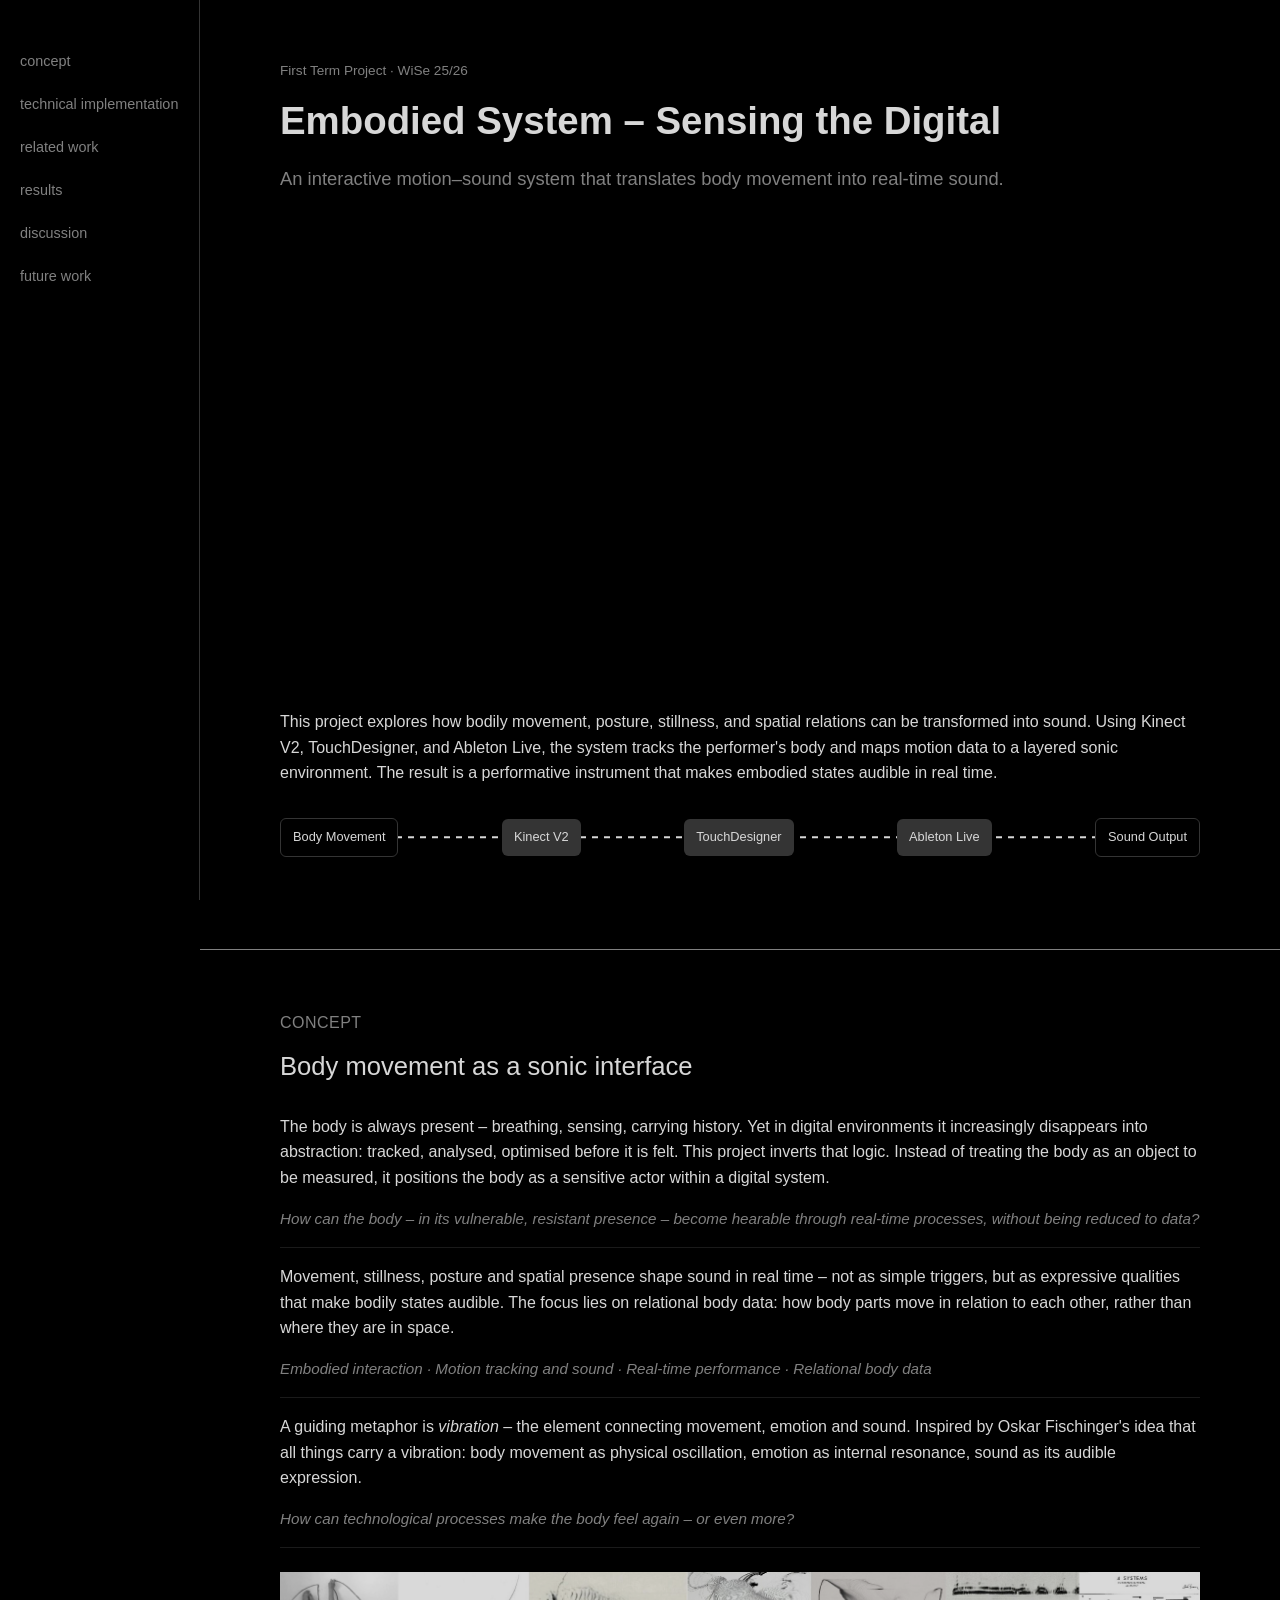
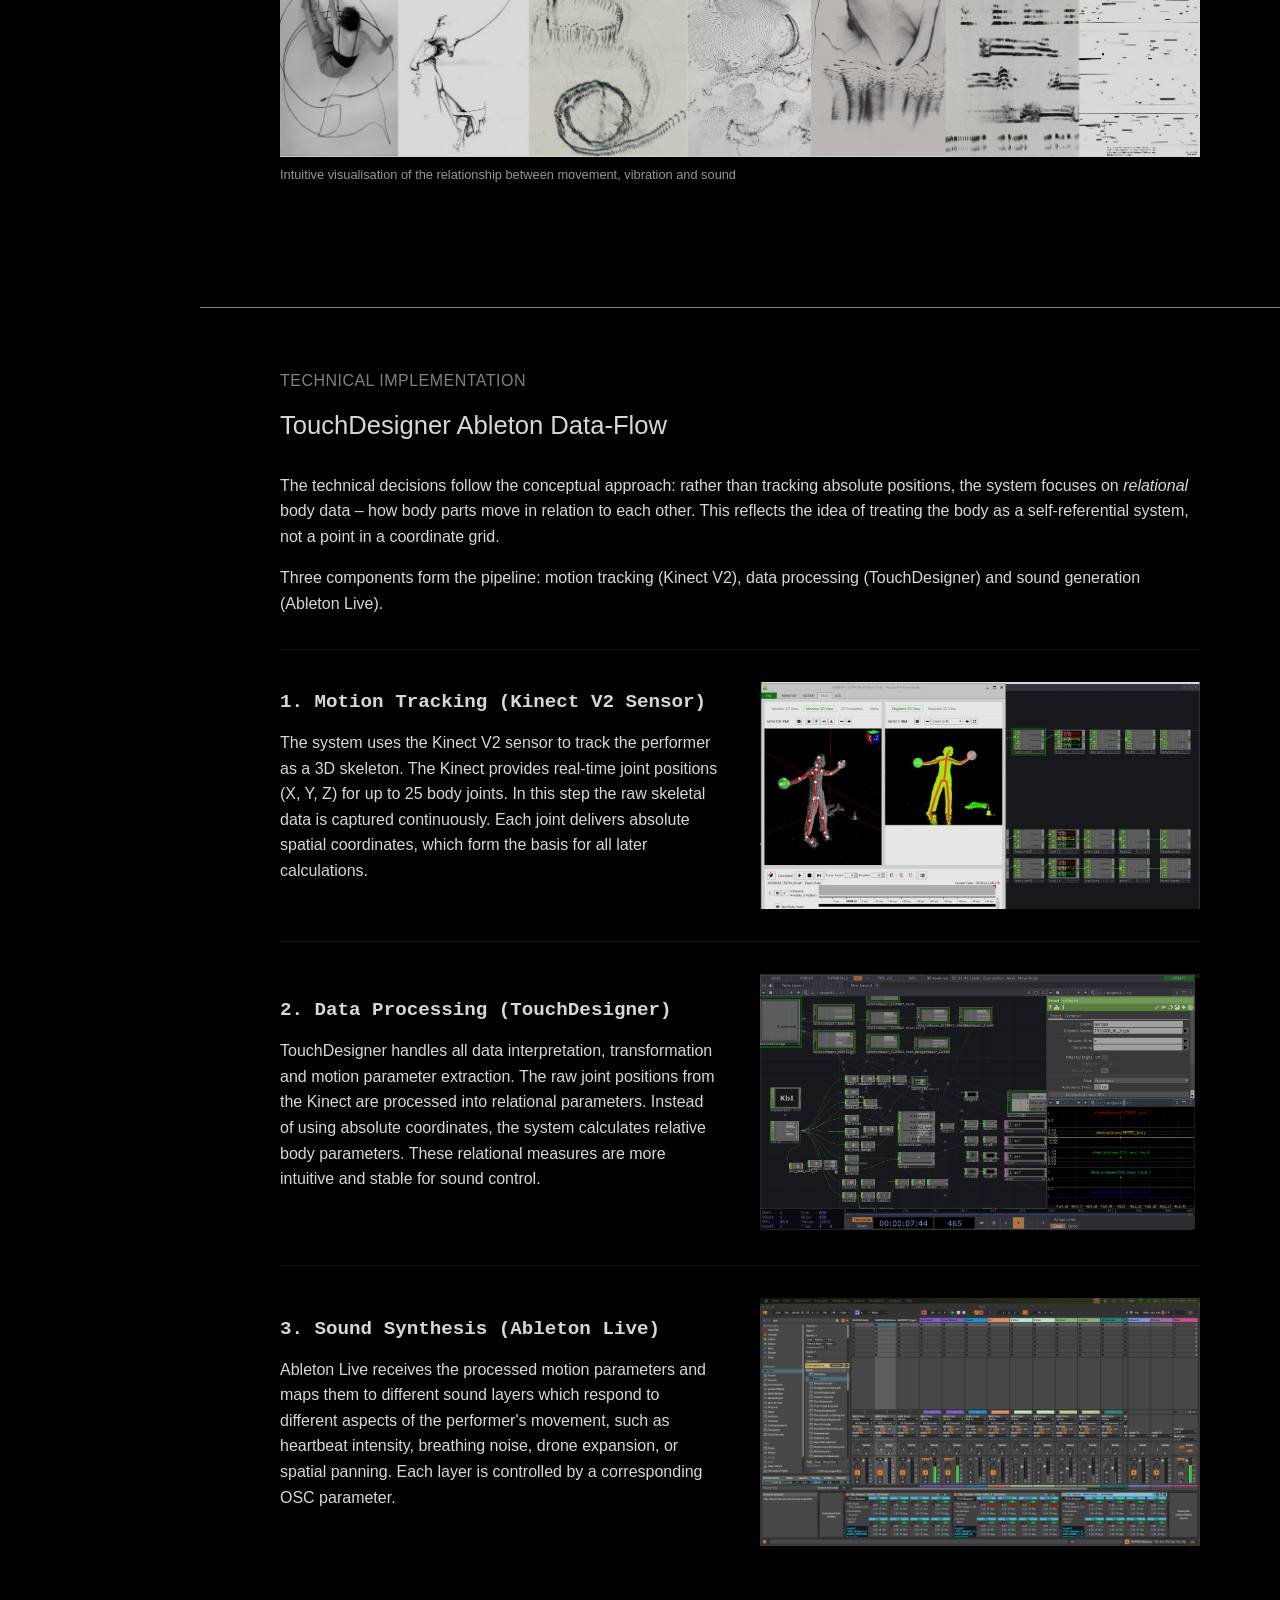
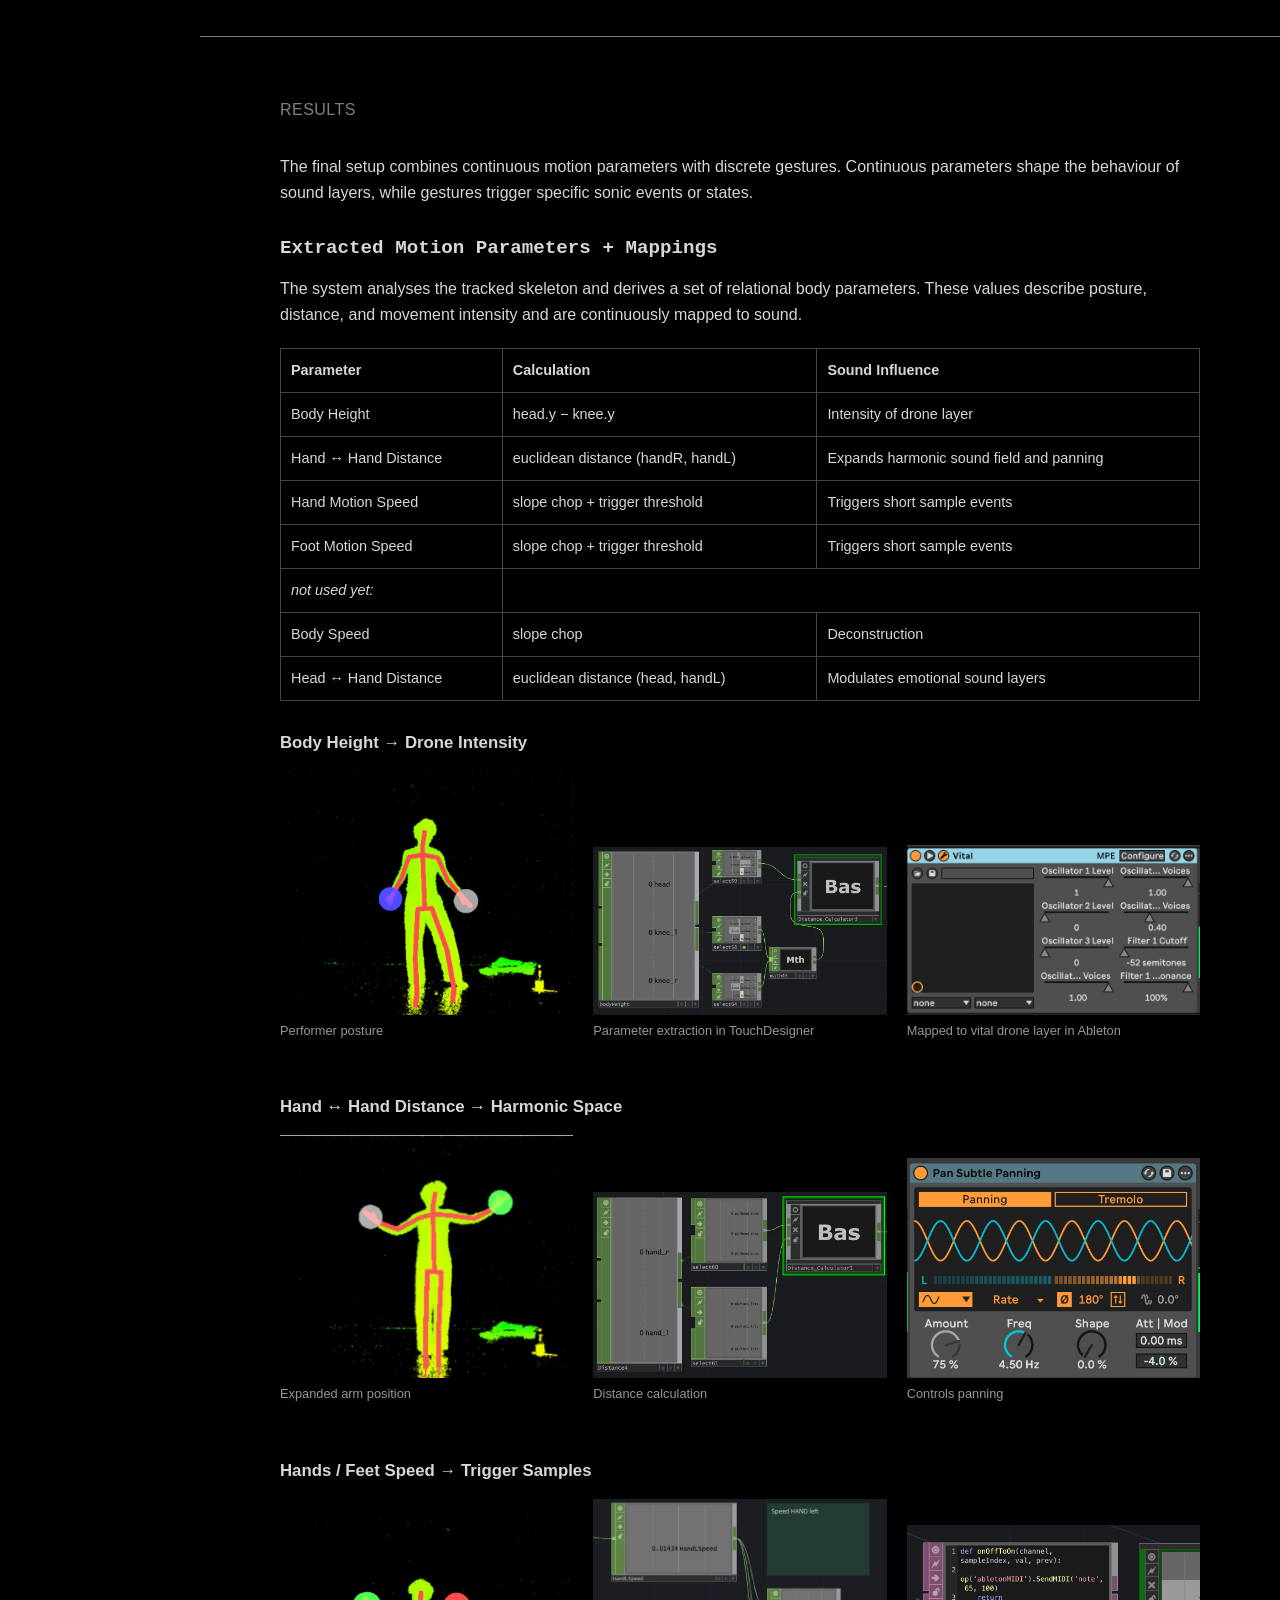
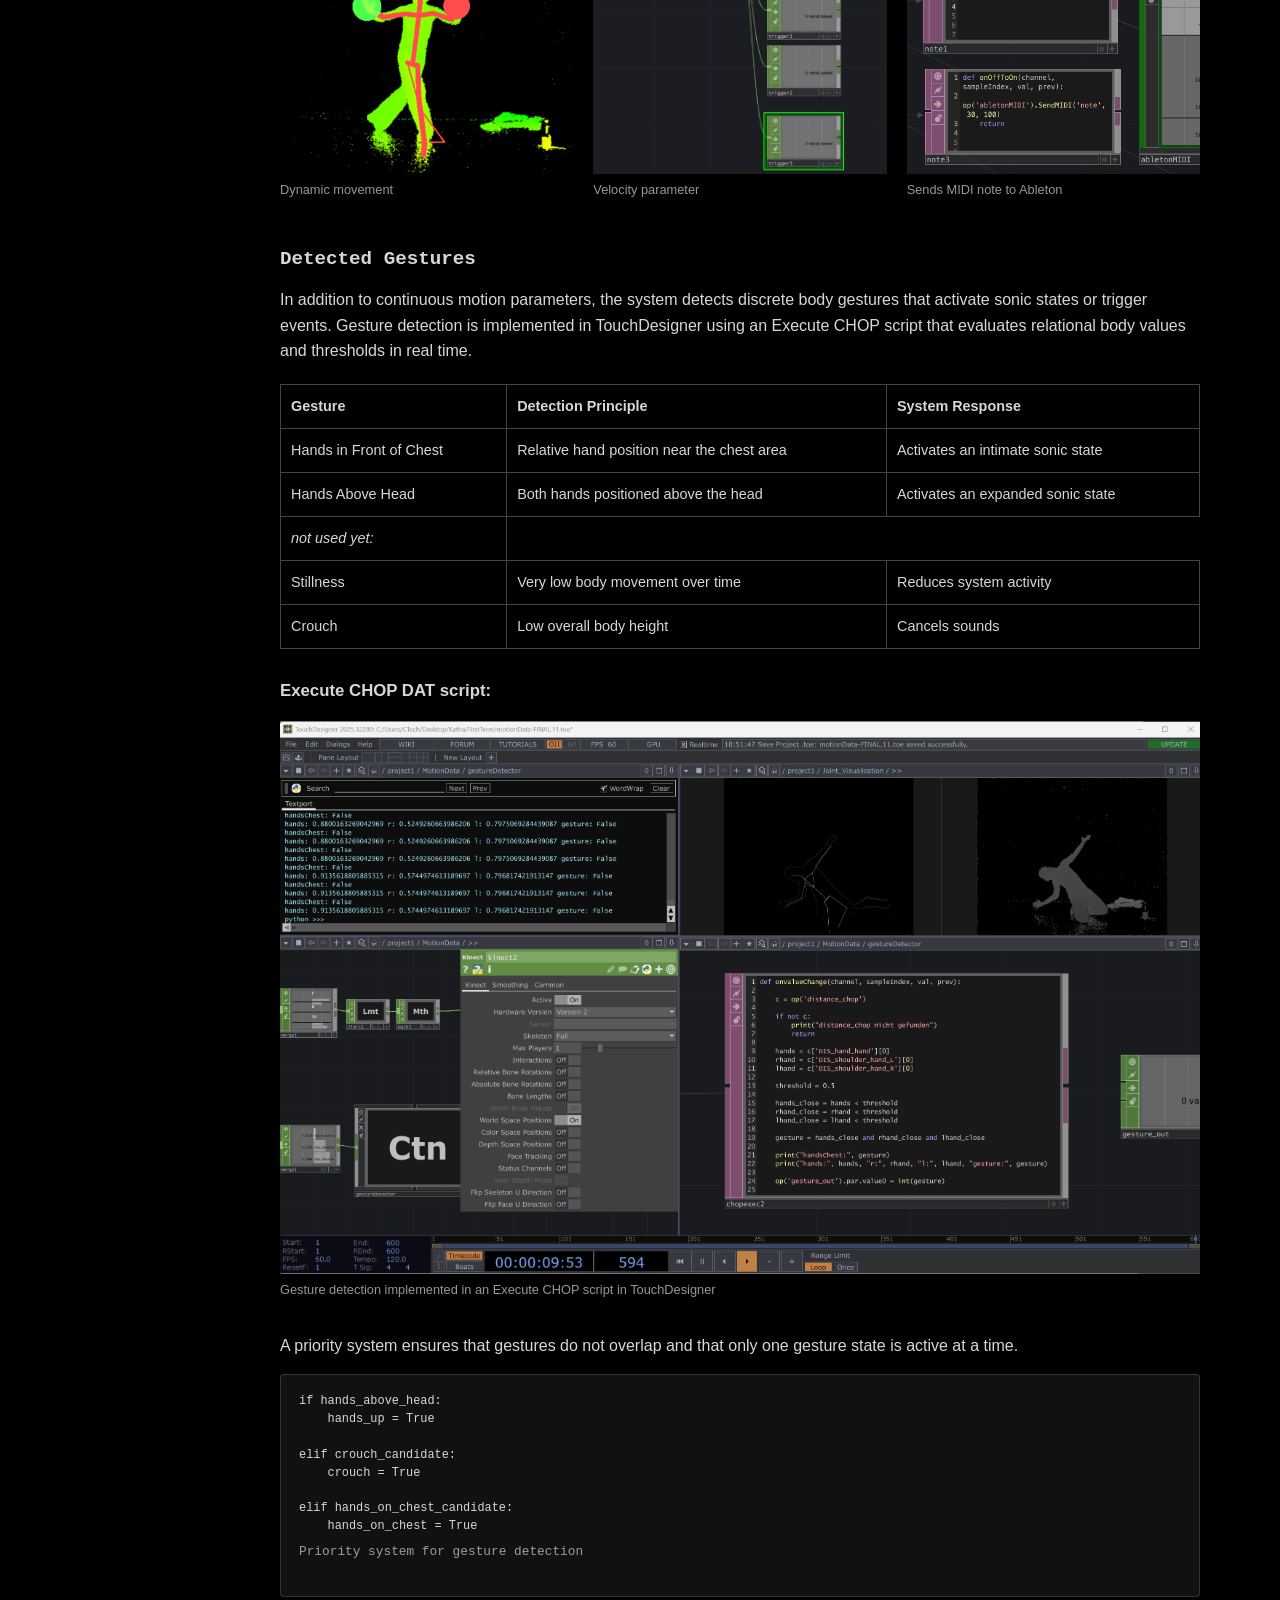
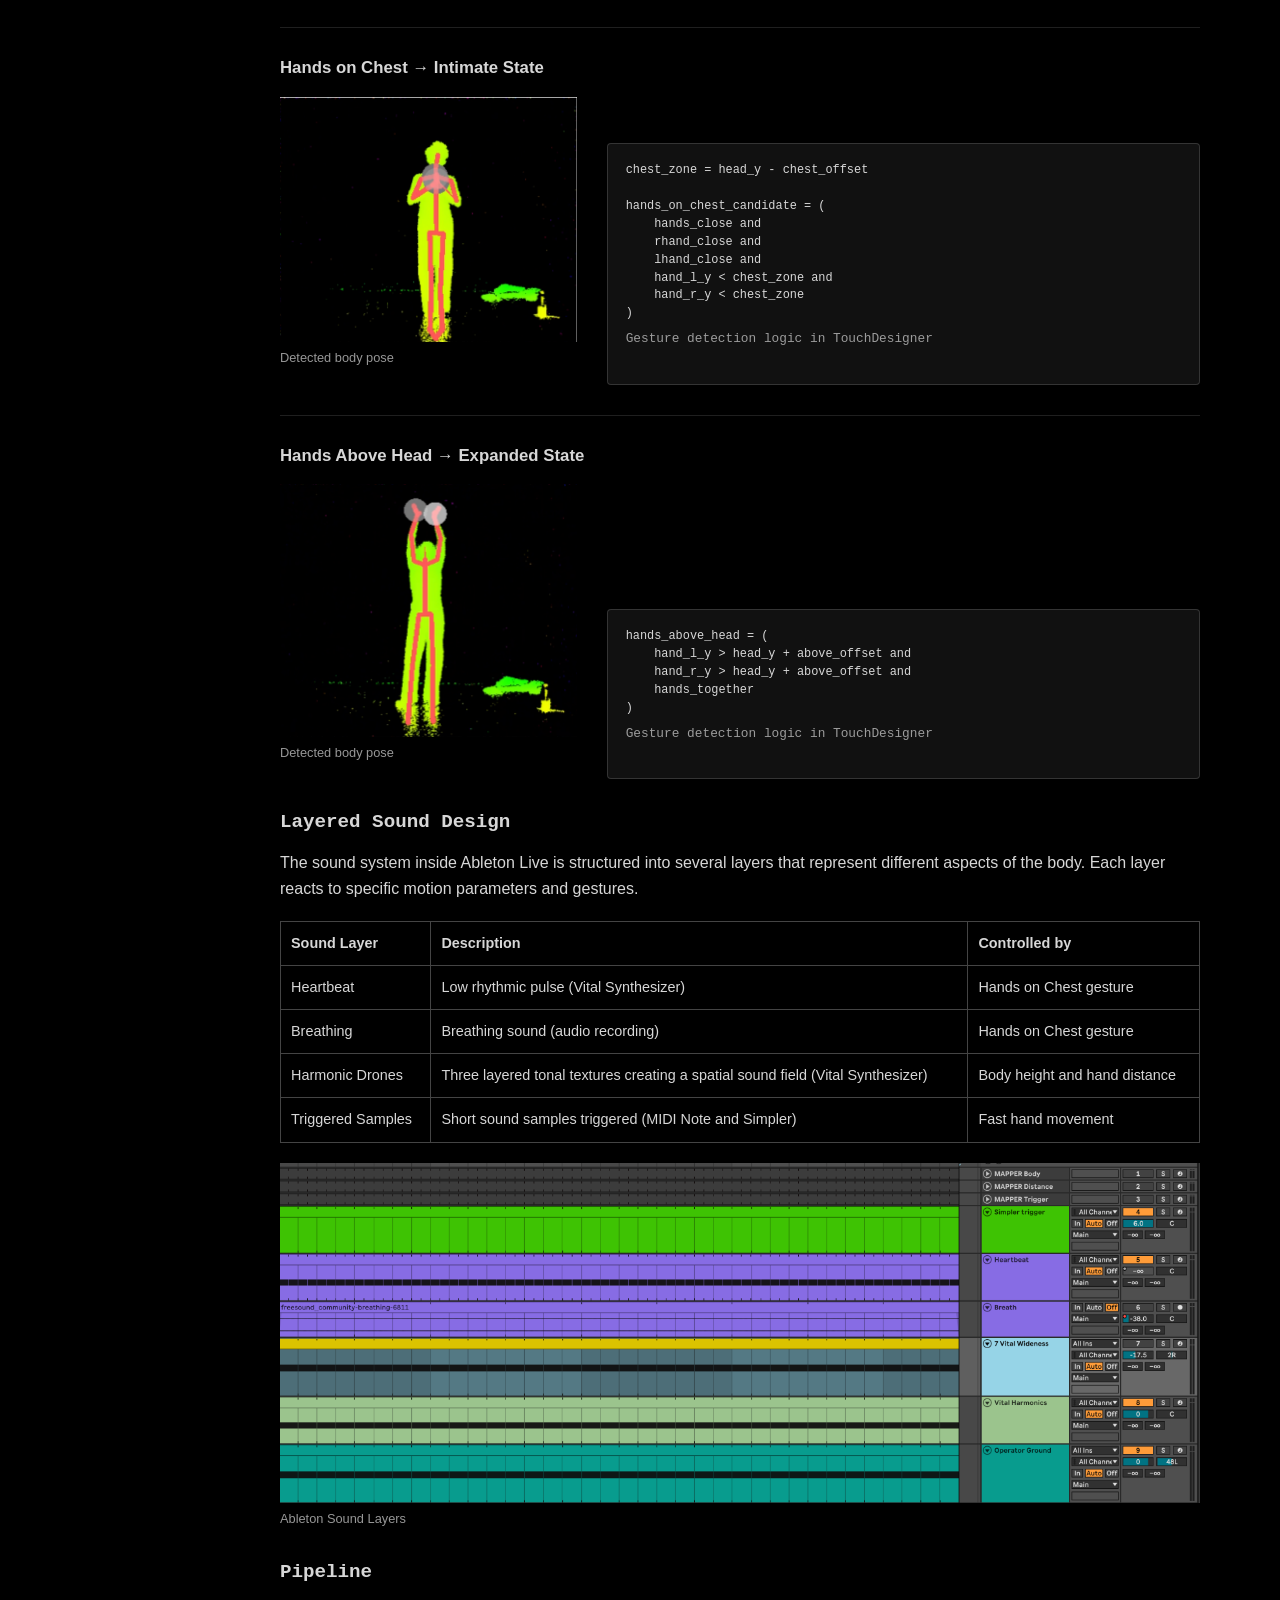
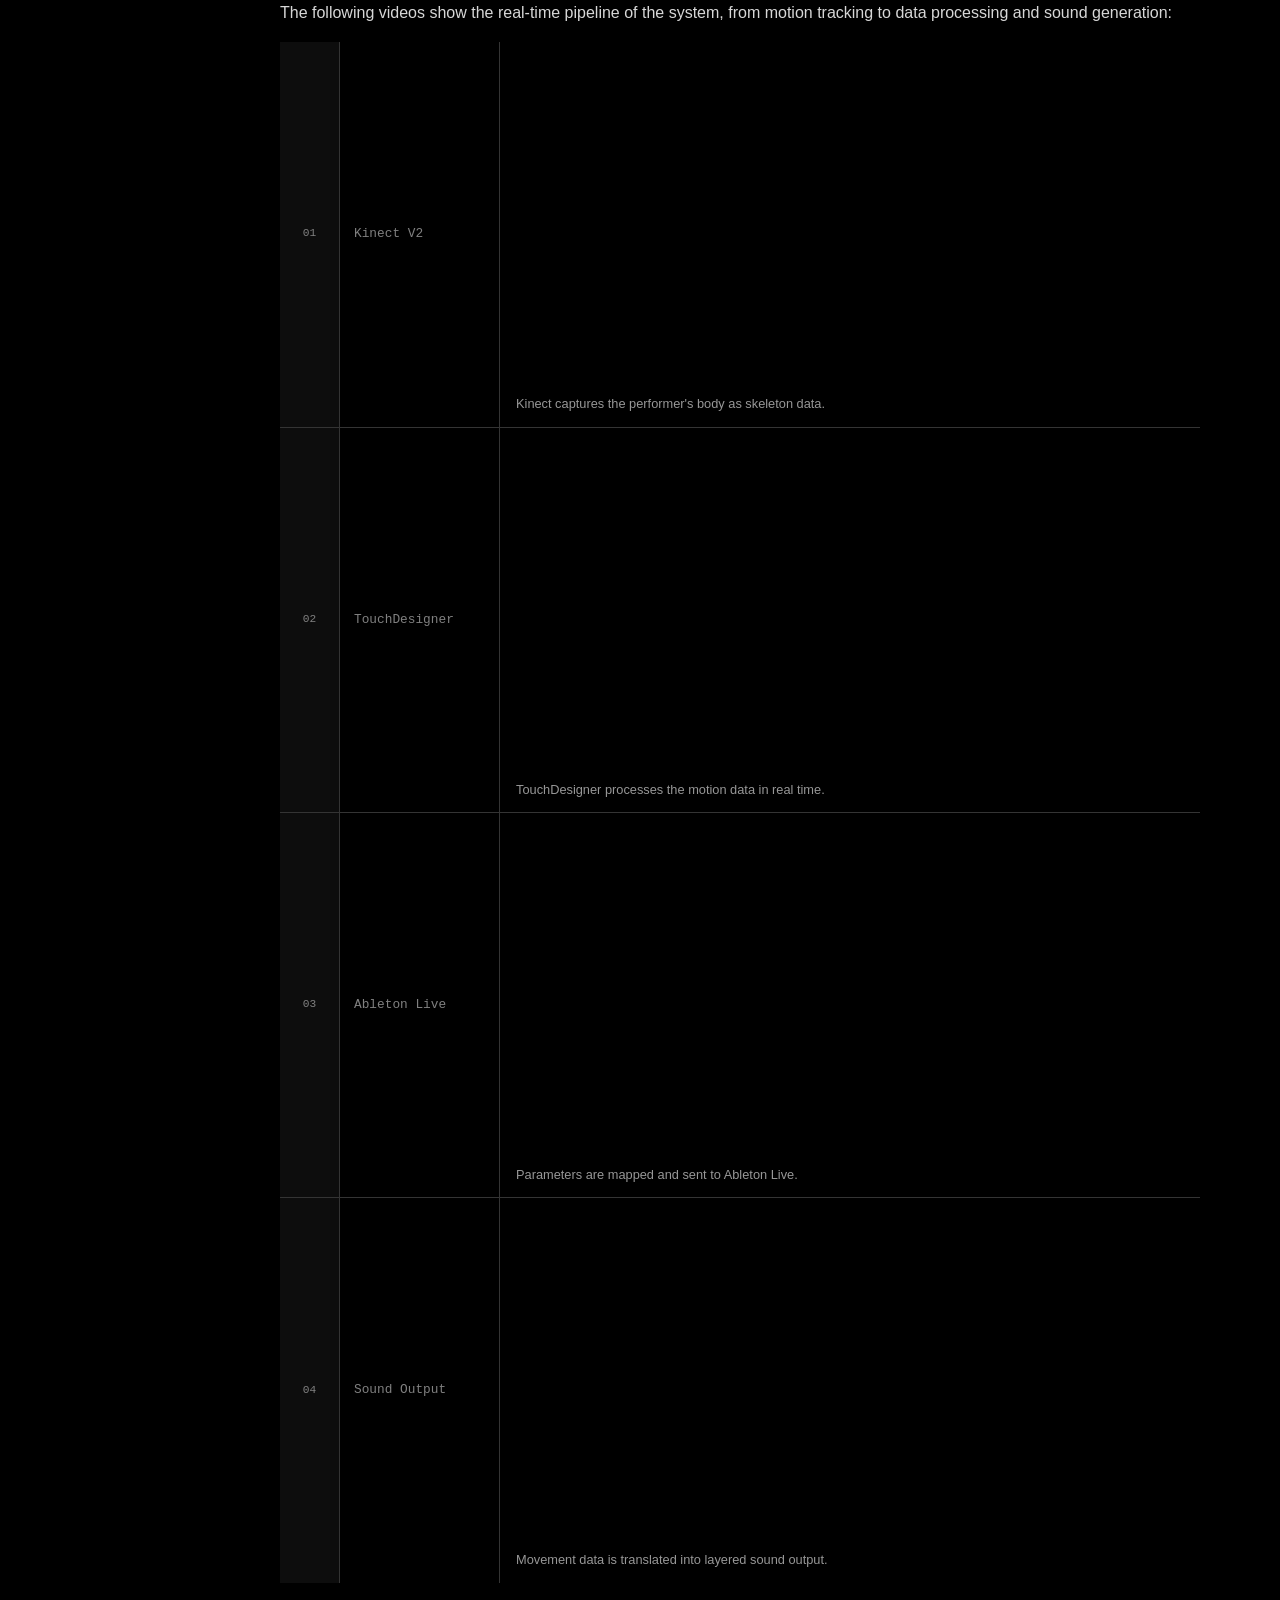
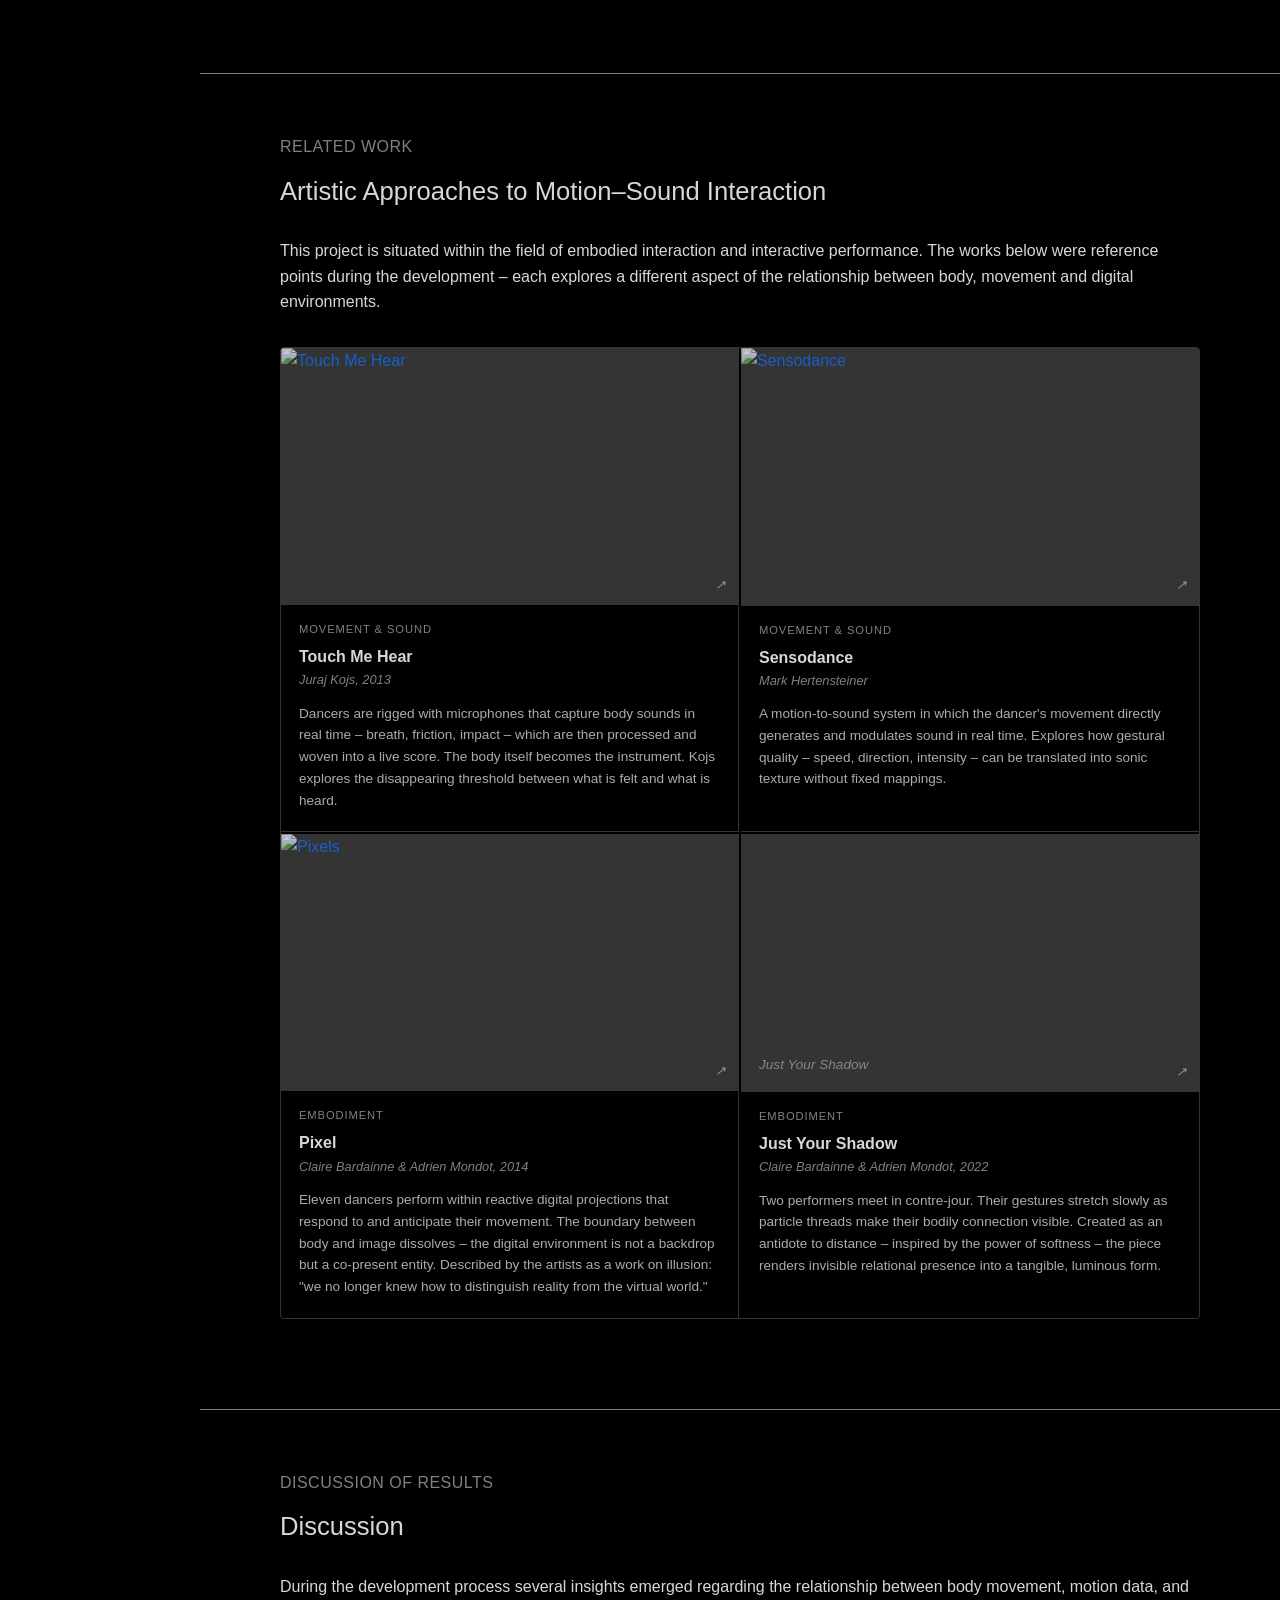
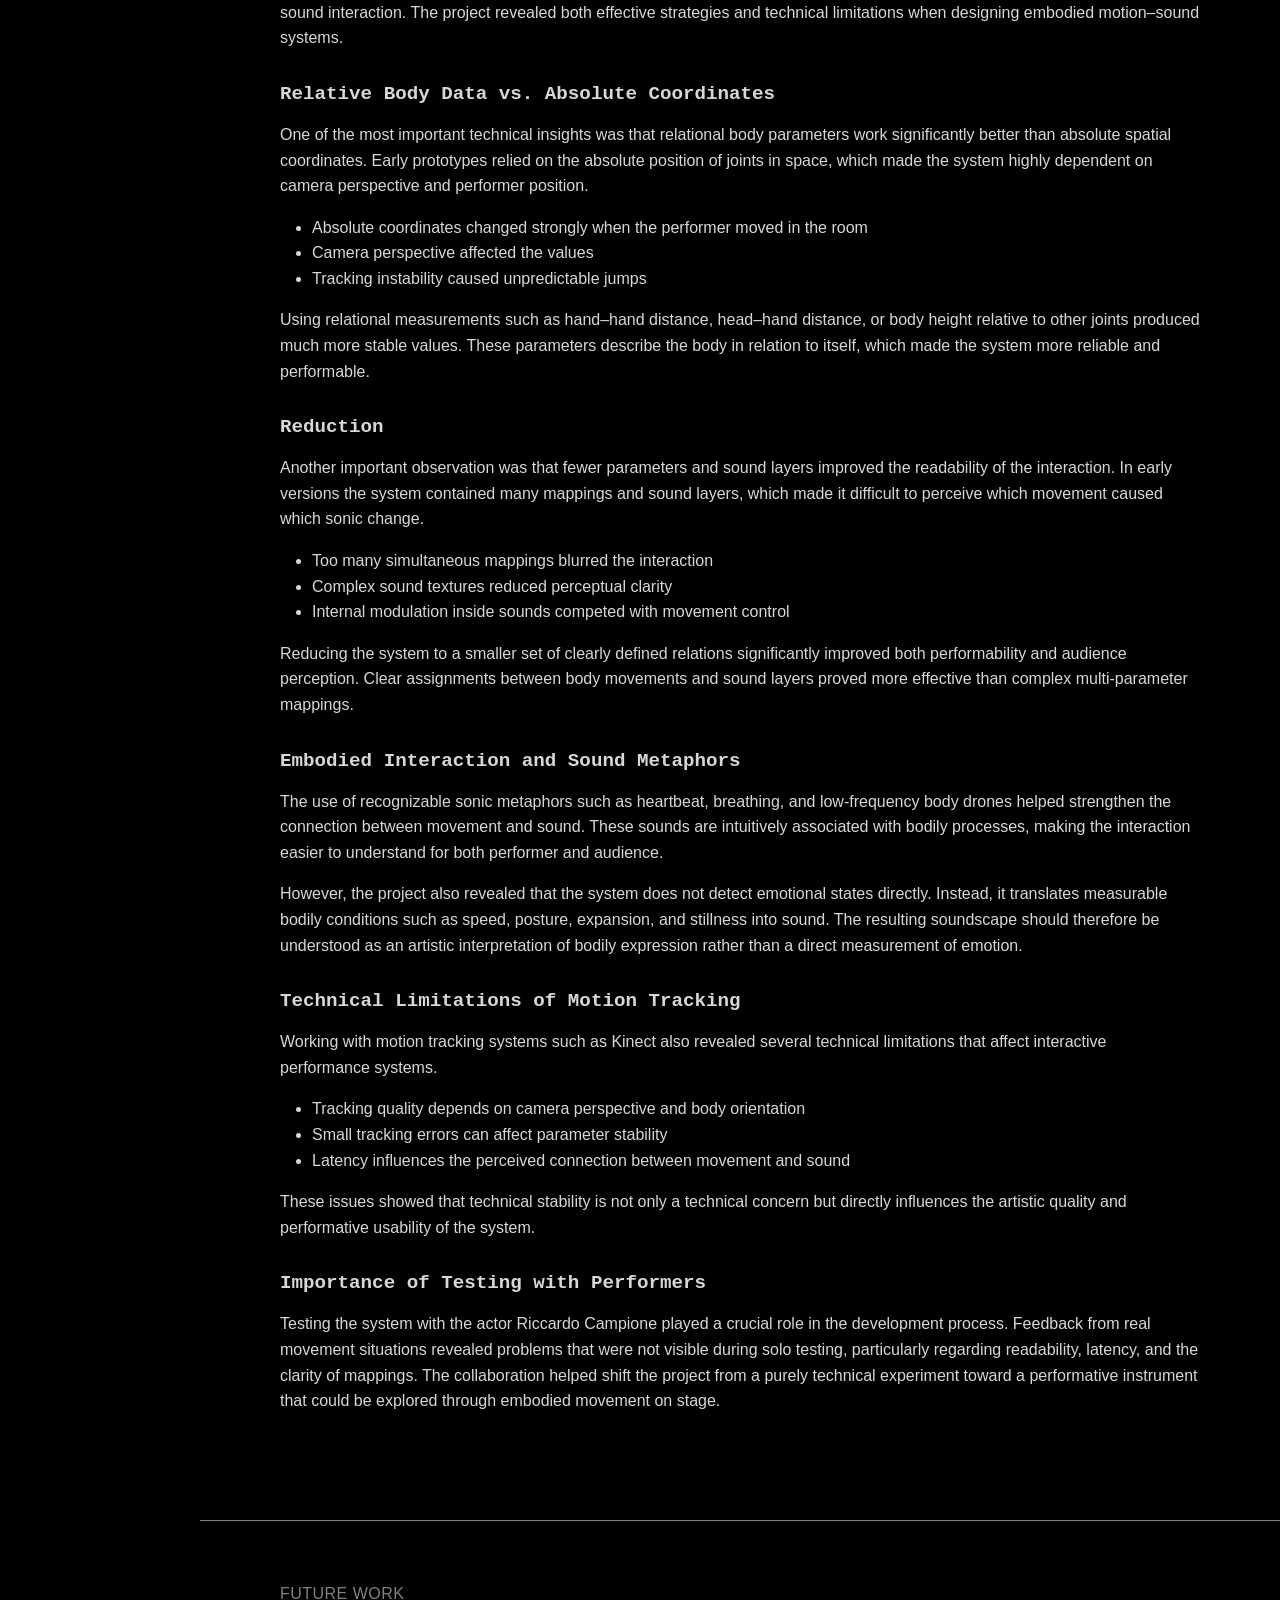
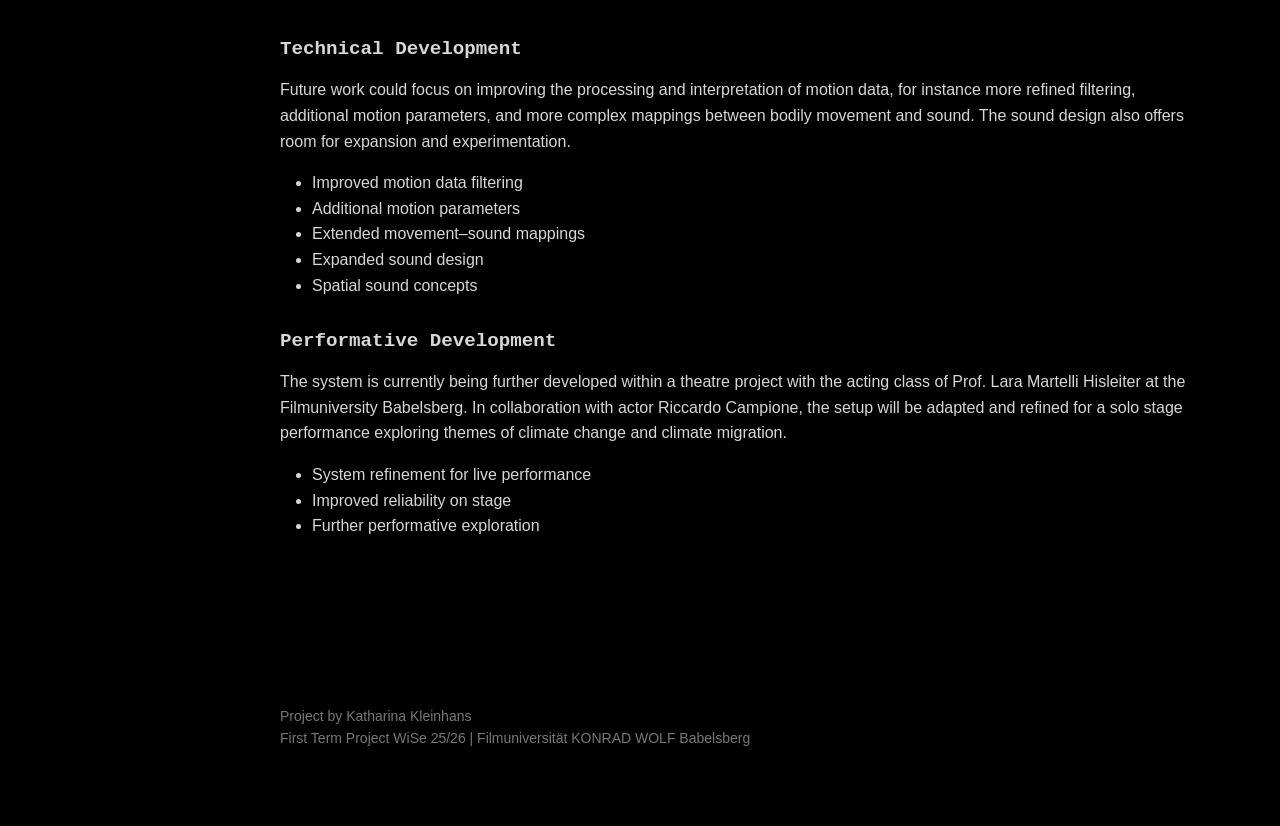
==== index.html @ 4d5801ab "rename file html" ====
<!doctype html>
<html lang="en">
<head>
  <meta charset="UTF-8" />
  <title>Embodied System – Sensing the Digital</title>
  <link href="https://cdn.jsdelivr.net/npm/bootstrap@5.3.2/dist/css/bootstrap.min.css" rel="stylesheet" />
  <link rel="stylesheet" href="style.css" />
  <meta name="viewport" content="width=device-width, initial-scale=1" />
</head>

<body data-bs-spy="scroll" data-bs-target="#navbar" data-bs-offset="120" tabindex="0">

  <div id="navbar" class="sidebar">
    <a href="#concept">concept</a>
    <a class="nav-link" href="#technical-implementation">technical implementation</a>
    <a class="nav-link" href="#related-work">related work</a>
    <a class="nav-link" href="#results">results</a>
    <a class="nav-link" href="#discussion">discussion</a>
    <a class="nav-link" href="#future-work">future work</a>
  </div>

  <header class="hero-header">
    <div class="inner">
      <p class="eyebrow">First Term Project · WiSe 25/26</p>
      <h1>Embodied System – Sensing the Digital</h1>
      <p class="hero-subtitle">
        An interactive motion–sound system that translates body movement into real-time sound.
      </p>


      <div class="hero-video">
        <video autoplay loop playsinline muted>
          <source src="video/hero_placeholder.mp4" type="video/mp4">
        </video>
      </div>

      
      <p class="hero-text">
        This project explores how bodily movement, posture, stillness, and spatial relations can be transformed into
        sound. Using Kinect V2, TouchDesigner, and Ableton Live, the system tracks the performer's body and maps motion
        data to a layered sonic environment. The result is a performative instrument that makes embodied states audible
        in real time.
      </p>

      <div id="diagram">
        <svg class="connections">
          <line x1="10%" y1="50%" x2="30%" y2="50%" />
          <line x1="30%" y1="50%" x2="50%" y2="50%" />
          <line x1="50%" y1="50%" x2="70%" y2="50%" />
          <line x1="70%" y1="50%" x2="90%" y2="50%" />
        </svg>
        <div class="node-container">
          <div class="node outline">Body Movement</div>
          <div class="node pointer"><a href="#step1">Kinect V2</a></div>
          <div class="node pointer"><a href="#step2">TouchDesigner</a></div>
          <div class="node pointer"><a href="#step3">Ableton Live</a></div>
          <div class="node outline">Sound Output</div>
        </div>
      </div>
    </div>
  </header>

  <section id="concept">
  <div class="inner">
    <div class="section-intro">
      <p class="section-label">Concept</p>
      <h2>Body movement as a sonic interface</h2>
    </div>

    <div class="concept-blocks">

      <div class="concept-block">
        <p>
          The body is always present – breathing, sensing, carrying history. Yet in digital environments
          it increasingly disappears into abstraction: tracked, analysed, optimised before it is felt.
          This project inverts that logic. Instead of treating the body as an object to be measured,
          it positions the body as a sensitive actor within a digital system.
        </p>
        <p class="concept-aside">
          How can the body – in its vulnerable, resistant presence – become hearable through
          real-time processes, without being reduced to data?
        </p>
      </div>

      <div class="concept-block">
        <p>
          Movement, stillness, posture and spatial presence shape sound in real time – not as simple
          triggers, but as expressive qualities that make bodily states audible. The focus lies on
          relational body data: how body parts move in relation to each other, rather than where
          they are in space.
        </p>
        <p class="concept-aside">
          Embodied interaction · Motion tracking and sound · Real-time performance · Relational body data
        </p>
      </div>

      <div class="concept-block">
        <p>
          A guiding metaphor is <em>vibration</em> – the element connecting movement, emotion and sound.
          Inspired by Oskar Fischinger's idea that all things carry a vibration: body movement as physical
          oscillation, emotion as internal resonance, sound as its audible expression.
        </p>
        <p class="concept-aside">
          How can technological processes make the body feel again – or even more?
        </p>
      </div>


      <div class="concept-block">
        <img src="img/movement.jpg" class="concept-img" alt="Movement and vibration sketch" style="width: 100%; border-top:none;"/>
        <p class="caption">Intuitive visualisation of the relationship between movement, vibration and sound</p>
      </div>


    </div>
  </div>
</section>

  <section id="technical-implementation">
  <div class="inner">
    <div class="section-intro">
      <p class="section-label">Technical Implementation</p>
      <h2>TouchDesigner Ableton Data-Flow</h2>
    </div>

    <p>
      The technical decisions follow the conceptual approach: rather than tracking absolute positions,
      the system focuses on <em>relational</em> body data – how body parts move in relation to each other.
      This reflects the idea of treating the body as a self-referential system, not a point in a coordinate grid.
    </p>
    <p>
      Three components form the pipeline: motion tracking (Kinect V2), data processing (TouchDesigner)
      and sound generation (Ableton Live).
    </p>

    <div class="subsection tech-step" id="step1">
      <div class="tech-text">
        <h4>1. Motion Tracking (Kinect V2 Sensor)</h4>
        <p>
          The system uses the Kinect V2 sensor to track the performer as a 3D skeleton. The Kinect
          provides real-time joint positions (X, Y, Z) for up to 25 body joints. In this step the raw
          skeletal data is captured continuously. Each joint delivers absolute spatial coordinates,
          which form the basis for all later calculations.
        </p>
      </div>
      <div class="tech-img">
        <img src="img/motion-tracking.png" />
      </div>
    </div>

    <div class="subsection tech-step" id="step2">
      <div class="tech-text">
        <h4>2. Data Processing (TouchDesigner)</h4>
        <p>
          TouchDesigner handles all data interpretation, transformation and motion parameter extraction.
          The raw joint positions from the Kinect are processed into relational parameters. Instead of
          using absolute coordinates, the system calculates relative body parameters. These relational
          measures are more intuitive and stable for sound control.
        </p>
      </div>
      <div class="tech-img">
        <img src="img/TD_DataFlow.png" />
      </div>
    </div>

    <div class="subsection tech-step" id="step3">
      <div class="tech-text">
        <h4>3. Sound Synthesis (Ableton Live)</h4>
        <p>
          Ableton Live receives the processed motion parameters and maps them to different sound layers
          which respond to different aspects of the performer's movement, such as heartbeat intensity,
          breathing noise, drone expansion, or spatial panning. Each layer is controlled by a
          corresponding OSC parameter.
        </p>
      </div>
      <div class="tech-img">
        <img src="img/sound_synthesis.png" />
      </div>
    </div>
  </div>
</section>

  <section id="results">
    <div class="inner">
      <div class="section-intro">
        <p class="section-label">Results</p>
      </div>

      <p>
        The final setup combines continuous motion parameters with discrete gestures. Continuous parameters shape the
        behaviour of sound layers, while gestures trigger specific sonic events or states.
      </p>

      <div class="subsection">
        <h4>Extracted Motion Parameters + Mappings</h4>
        <p>
          The system analyses the tracked skeleton and derives a set of relational body parameters. These values
          describe posture, distance, and movement intensity and are continuously mapped to sound.
        </p>

        <table>
          <tr>
            <th>Parameter</th>
            <th>Calculation</th>
            <th>Sound Influence</th>
          </tr>
          <tr>
            <td>Body Height</td>
            <td>head.y − knee.y</td>
            <td>Intensity of drone layer</td>
          </tr>
          <tr>
            <td>Hand ↔ Hand Distance</td>
            <td>euclidean distance (handR, handL)</td>
            <td>Expands harmonic sound field and panning</td>
          </tr>
          <tr>
            <td>Hand Motion Speed</td>
            <td>slope chop + trigger threshold</td>
            <td>Triggers short sample events</td>
          </tr>
          <tr>
            <td>Foot Motion Speed</td>
            <td>slope chop + trigger threshold</td>
            <td>Triggers short sample events</td>
          </tr>
          <tr>
            <td><span>not used yet:</span></td>
          </tr>
          <tr>
            <td>Body Speed</td>
            <td>slope chop</td>
            <td>Deconstruction</td>
          </tr>
          <tr>
            <td>Head ↔ Hand Distance</td>
            <td>euclidean distance (head, handL)</td>
            <td>Modulates emotional sound layers</td>
          </tr>
        </table>
      </div>

      <div class="subsection">
        <div class="mapping-grid">
          <div class="mapping-card">
            <h5>Body Height → Drone Intensity</h5>
            <div class="mapping-images">
              <div>
                <img src="img/parameter_bodyheight.png" />
                <p class="caption">Performer posture</p>
              </div>
              <div>
                <img src="img/calculation_bodyHeight.png" />
                <p class="caption">Parameter extraction in TouchDesigner</p>
              </div>
              <div>
                <img src="img/TD_bodyHeightmapping.png" />
                <p class="caption">Mapped to vital drone layer in Ableton</p>
              </div>
            </div>
          </div>

          <div class="mapping-card">
            <h5>Hand ↔ Hand Distance → Harmonic Space</h5>
            <div class="mapping-images">
              <div>
                <img src="img/gesture-handsWide.png" />
                <p class="caption">Expanded arm position</p>
              </div>
              <div>
                <img src="img/TD_handsDistance.png" />
                <p class="caption">Distance calculation</p>
              </div>
              <div>
                <img src="img/AB_Panning.png" />
                <p class="caption">Controls panning</p>
              </div>
            </div>
          </div>

          <div class="mapping-card">
            <h5>Hands / Feet Speed → Trigger Samples</h5>
            <div class="mapping-images">
              <div>
                <img src="img/SpeedHandFoot.png" />
                <p class="caption">Dynamic movement</p>
              </div>
              <div>
                <img src="img/handsTrigger.png" />
                <p class="caption">Velocity parameter</p>
              </div>
              <div>
                <img src="img/TD_sendMidi.png" />
                <p class="caption">Sends MIDI note to Ableton</p>
              </div>
            </div>
          </div>
        </div>
      </div>

      <div class="subsection">
        <h4>Detected Gestures</h4>
        <p>
          In addition to continuous motion parameters, the system detects discrete body gestures that activate sonic
          states or trigger events. Gesture detection is implemented in TouchDesigner using an Execute CHOP script
          that evaluates relational body values and thresholds in real time.
        </p>

        <table>
          <tr>
            <th>Gesture</th>
            <th>Detection Principle</th>
            <th>System Response</th>
          </tr>
          <tr>
            <td>Hands in Front of Chest</td>
            <td>Relative hand position near the chest area</td>
            <td>Activates an intimate sonic state</td>
          </tr>
          <tr>
            <td>Hands Above Head</td>
            <td>Both hands positioned above the head</td>
            <td>Activates an expanded sonic state</td>
          </tr>
          <tr>
            <td><span>not used yet:</span></td>
          </tr>
          <tr>
            <td>Stillness</td>
            <td>Very low body movement over time</td>
            <td>Reduces system activity</td>
          </tr>
          <tr>
            <td>Crouch</td>
            <td>Low overall body height</td>
            <td>Cancels sounds</td>
          </tr>
        </table>
      </div>

      <div class="subsection">
        <h5>Execute CHOP DAT script:</h5>
        <div class="gesture-logic-preview">
          <img src="img/skript.png" class="full" alt="TouchDesigner CHOP Execute DAT script for gesture detection" />
          <p class="caption">Gesture detection implemented in an Execute CHOP script in TouchDesigner</p>
        </div>
      </div>

      <div class="subsection">
        <p>
          A priority system ensures that gestures do not overlap and that only one gesture state is active at a time.
        </p>
        <div class="code-box">
          <pre><code>if hands_above_head:
    hands_up = True

elif crouch_candidate:
    crouch = True

elif hands_on_chest_candidate:
    hands_on_chest = True</code></pre>
          <p class="caption">Priority system for gesture detection</p>
        </div>
      </div>

      <div class="gesture-card">
        <h5>Hands on Chest → Intimate State</h5>
        <div class="gesture-layout">
          <div class="gesture-image">
            <img src="img/gesture-handsOnChest.png" alt="Hands on chest gesture" />
            <p class="caption">Detected body pose</p>
          </div>
          <div class="code-box">
            <pre><code>chest_zone = head_y - chest_offset

hands_on_chest_candidate = (
    hands_close and
    rhand_close and
    lhand_close and
    hand_l_y < chest_zone and
    hand_r_y < chest_zone
)</code></pre>
            <p class="caption">Gesture detection logic in TouchDesigner</p>
          </div>
        </div>
      </div>

      <div class="gesture-card">
        <h5>Hands Above Head → Expanded State</h5>
        <div class="gesture-layout">
          <div class="gesture-image">
            <img src="img/gesture-handsOverHead.png" alt="Hands above head gesture" />
            <p class="caption">Detected body pose</p>
          </div>
          <div class="code-box">
            <pre><code>hands_above_head = (
    hand_l_y > head_y + above_offset and
    hand_r_y > head_y + above_offset and
    hands_together
)</code></pre>
            <p class="caption">Gesture detection logic in TouchDesigner</p>
          </div>
        </div>
      </div>

      <div class="subsection">
        <h4>Layered Sound Design</h4>
        <p>
          The sound system inside Ableton Live is structured into several layers that represent different aspects of
          the body. Each layer reacts to specific motion parameters and gestures.
        </p>

        <table>
          <tr>
            <th>Sound Layer</th>
            <th>Description</th>
            <th>Controlled by</th>
          </tr>
          <tr>
            <td>Heartbeat</td>
            <td>Low rhythmic pulse (Vital Synthesizer)</td>
            <td>Hands on Chest gesture</td>
          </tr>
          <tr>
            <td>Breathing</td>
            <td>Breathing sound (audio recording)</td>
            <td>Hands on Chest gesture</td>
          </tr>
          <tr>
            <td>Harmonic Drones</td>
            <td>Three layered tonal textures creating a spatial sound field (Vital Synthesizer)</td>
            <td>Body height and hand distance</td>
          </tr>
          <tr>
            <td>Triggered Samples</td>
            <td>Short sound samples triggered (MIDI Note and Simpler)</td>
            <td>Fast hand movement</td>
          </tr>
        </table>

        <div class="gesture-logic-preview">
          <img src="img/ableton-soundLayers.png" class="full" alt="sound layers" />
          <p class="caption">Ableton Sound Layers</p>
        </div>
      </div>

      <div class="subsection">
  <h4>Pipeline</h4>
  <p>
    The following videos show the real-time pipeline of the system, from motion tracking
    to data processing and sound generation:
  </p>

  <div class="pipeline-table">
    <div class="pipeline-row">
      <div class="pipeline-num">01</div>
      <div class="pipeline-label">Kinect V2</div>
      <div class="pipeline-content">
        <video autoplay muted loop>
          <source src="video/pipeline_1.mp4" type="video/mp4">
        </video>
        <p class="caption">Kinect captures the performer's body as skeleton data.</p>
      </div>
    </div>
    <div class="pipeline-row">
      <div class="pipeline-num">02</div>
      <div class="pipeline-label">TouchDesigner</div>
      <div class="pipeline-content">
        <video autoplay muted loop>
          <source src="video/pipeline_2.mp4" type="video/mp4">
        </video>
        <p class="caption">TouchDesigner processes the motion data in real time.</p>
      </div>
    </div>
    <div class="pipeline-row">
      <div class="pipeline-num">03</div>
      <div class="pipeline-label">Ableton Live</div>
      <div class="pipeline-content">
        <video autoplay muted loop>
          <source src="video/pipeline_3.mp4" type="video/mp4">
        </video>
        <p class="caption">Parameters are mapped and sent to Ableton Live.</p>
      </div>
    </div>
    <div class="pipeline-row">
      <div class="pipeline-num">04</div>
      <div class="pipeline-label">Sound Output</div>
      <div class="pipeline-content">
        <video autoplay muted loop>
          <source src="video/pipeline_4.mp4" type="video/mp4">
        </video>
        <p class="caption">Movement data is translated into layered sound output.</p>
      </div>
    </div>
  </div>
</div>
    </div>
  </section>

  <section id="related-work">
  <div class="inner">
    <div class="section-intro">
      <p class="section-label">Related Work</p>
      <h2>Artistic Approaches to Motion–Sound Interaction</h2>
    </div>

    <p>
      This project is situated within the field of embodied interaction and interactive performance.
      The works below were reference points during the development – each explores a different
      aspect of the relationship between body, movement and digital environments.
    </p>

    <div class="related-grid">

      <div class="related-card">
        <a href="https://www.youtube.com/watch?v=zGUFKJBYZPs" target="_blank" class="related-thumb">
          <img src="https://img.youtube.com/vi/zGUFKJBYZPs/maxresdefault.jpg" alt="Touch Me Hear" />
          <span class="related-play">↗</span>
        </a>
        <div class="related-body">
          <p class="related-tag">movement & sound</p>
          <h5>Touch Me Hear</h5>
          <p class="related-artist">Juraj Kojs, 2013</p>
          <p class="related-desc">
            Dancers are rigged with microphones that capture body sounds in real time –
            breath, friction, impact – which are then processed and woven into a live score.
            The body itself becomes the instrument. Kojs explores the disappearing threshold
            between what is felt and what is heard.
          </p>
        </div>
      </div>

      <div class="related-card">
        <a href="https://www.youtube.com/watch?v=KAMdbeH6wbY" target="_blank" class="related-thumb">
          <img src="https://img.youtube.com/vi/KAMdbeH6wbY/maxresdefault.jpg" alt="Sensodance" />
          <span class="related-play">↗</span>
        </a>
        <div class="related-body">
          <p class="related-tag">movement & sound</p>
          <h5>Sensodance</h5>
          <p class="related-artist">Mark Hertensteiner</p>
          <p class="related-desc">
            A motion-to-sound system in which the dancer's movement directly generates and
            modulates sound in real time. Explores how gestural quality – speed, direction,
            intensity – can be translated into sonic texture without fixed mappings.
          </p>
        </div>
      </div>

      <div class="related-card">
        <a href="https://www.youtube.com/watch?v=pMuvrDwhp4w" target="_blank" class="related-thumb">
          <img src="https://img.youtube.com/vi/pMuvrDwhp4w/maxresdefault.jpg" alt="Pixels" />
          <span class="related-play">↗</span>
        </a>
        <div class="related-body">
          <p class="related-tag">embodiment</p>
          <h5>Pixel</h5>
          <p class="related-artist">Claire Bardainne & Adrien Mondot, 2014</p>
          <p class="related-desc">
            Eleven dancers perform within reactive digital projections that respond to and
            anticipate their movement. The boundary between body and image dissolves –
            the digital environment is not a backdrop but a co-present entity. Described
            by the artists as a work on illusion: "we no longer knew how to distinguish
            reality from the virtual world."
          </p>
        </div>
      </div>

      <div class="related-card">
  <a href="https://www.am-cb.net/projets/just-your-shadow" target="_blank" class="related-thumb related-thumb--text">
    <span class="related-thumb-title">Just Your Shadow</span>
    <span class="related-play">↗</span>
  </a>
  <div class="related-body">
    <p class="related-tag">embodiment</p>
    <h5>Just Your Shadow</h5>
    <p class="related-artist">Claire Bardainne & Adrien Mondot, 2022</p>
    <p class="related-desc">
      Two performers meet in contre-jour. Their gestures stretch slowly as particle
      threads make their bodily connection visible. Created as an antidote to distance –
      inspired by the power of softness – the piece renders invisible relational
      presence into a tangible, luminous form.
    </p>
  </div>
</div>

    </div>
  </div>
</section>

  <section id="discussion">
    <div class="inner">
      <div class="section-intro">
        <p class="section-label">Discussion of Results</p>
        <h2>Discussion</h2>
      </div>

      <p>
        During the development process several insights emerged regarding the relationship between body movement, motion
        data, and sound interaction. The project revealed both effective strategies and technical limitations when
        designing embodied motion–sound systems.
      </p>

      <h4>Relative Body Data vs. Absolute Coordinates</h4>
      <p>
        One of the most important technical insights was that relational body parameters work significantly better than
        absolute spatial coordinates. Early prototypes relied on the absolute position of joints in space, which made
        the system highly dependent on camera perspective and performer position.
      </p>
      <ul>
        <li>Absolute coordinates changed strongly when the performer moved in the room</li>
        <li>Camera perspective affected the values</li>
        <li>Tracking instability caused unpredictable jumps</li>
      </ul>
      <p>
        Using relational measurements such as hand–hand distance, head–hand distance, or body height relative to other
        joints produced much more stable values. These parameters describe the body in relation to itself, which made
        the system more reliable and performable.
      </p>

      <h4>Reduction</h4>
      <p>
        Another important observation was that fewer parameters and sound layers improved the readability of the
        interaction. In early versions the system contained many mappings and sound layers, which made it difficult to
        perceive which movement caused which sonic change.
      </p>
      <ul>
        <li>Too many simultaneous mappings blurred the interaction</li>
        <li>Complex sound textures reduced perceptual clarity</li>
        <li>Internal modulation inside sounds competed with movement control</li>
      </ul>
      <p>
        Reducing the system to a smaller set of clearly defined relations significantly improved both performability
        and audience perception. Clear assignments between body movements and sound layers proved more effective than
        complex multi-parameter mappings.
      </p>

      <h4>Embodied Interaction and Sound Metaphors</h4>
      <p>
        The use of recognizable sonic metaphors such as heartbeat, breathing, and low-frequency body drones helped
        strengthen the connection between movement and sound. These sounds are intuitively associated with bodily
        processes, making the interaction easier to understand for both performer and audience.
      </p>
      <p>
        However, the project also revealed that the system does not detect emotional states directly. Instead, it
        translates measurable bodily conditions such as speed, posture, expansion, and stillness into sound. The
        resulting soundscape should therefore be understood as an artistic interpretation of bodily expression rather
        than a direct measurement of emotion.
      </p>

      <h4>Technical Limitations of Motion Tracking</h4>
      <p>
        Working with motion tracking systems such as Kinect also revealed several technical limitations that affect
        interactive performance systems.
      </p>
      <ul>
        <li>Tracking quality depends on camera perspective and body orientation</li>
        <li>Small tracking errors can affect parameter stability</li>
        <li>Latency influences the perceived connection between movement and sound</li>
      </ul>
      <p>
        These issues showed that technical stability is not only a technical concern but directly influences the
        artistic quality and performative usability of the system.
      </p>

      <h4>Importance of Testing with Performers</h4>
      <p>
        Testing the system with the actor Riccardo Campione played a crucial role in the development process. Feedback
        from real movement situations revealed problems that were not visible during solo testing, particularly
        regarding readability, latency, and the clarity of mappings. The collaboration helped shift the project from a
        purely technical experiment toward a performative instrument that could be explored through embodied movement
        on stage.
      </p>
    </div>
  </section>

  <section id="future-work">
    <div class="inner">
      <div class="section-intro">
        <p class="section-label">Future Work</p>
      </div>

      <div class="subsection">
        <h4>Technical Development</h4>
        <p>
          Future work could focus on improving the processing and interpretation of motion data, for instance more
          refined filtering, additional motion parameters, and more complex mappings between bodily movement and sound.
          The sound design also offers room for expansion and experimentation.
        </p>
        <ul>
          <li>Improved motion data filtering</li>
          <li>Additional motion parameters</li>
          <li>Extended movement–sound mappings</li>
          <li>Expanded sound design</li>
          <li>Spatial sound concepts</li>
        </ul>
      </div>

      <div class="subsection">
        <h4>Performative Development</h4>
        <p>
          The system is currently being further developed within a theatre project with the acting class of Prof. Lara
          Martelli Hisleiter at the Filmuniversity Babelsberg. In collaboration with actor Riccardo Campione, the
          setup will be adapted and refined for a solo stage performance exploring themes of climate change and climate
          migration.
        </p>
        <ul>
          <li>System refinement for live performance</li>
          <li>Improved reliability on stage</li>
          <li>Further performative exploration</li>
        </ul>
      </div>
    </div>
  </section>

  <footer>
    <div class="inner">
      <p>
        Project by Katharina Kleinhans<br />
        First Term Project WiSe 25/26 | Filmuniversität KONRAD WOLF Babelsberg
      </p>
    </div>
  </footer>

  <script type="module" src="js/diagram.js"></script>
  <script src="https://cdn.jsdelivr.net/npm/bootstrap@5.3.2/dist/js/bootstrap.bundle.min.js"></script>
</body>
</html>
---- style.css ----
:root {
  --black: #000;
  --darkgrey: #343434;
  --grey: #808080;
  --white: #d7d7d7;
  --sidebar-width: 200px;
}

*, *::before, *::after {
  box-sizing: border-box;
}

body {
  font-family: Helvetica, Arial, sans-serif;
  font-weight: 100;
  line-height: 1.6;
  background: var(--black);
  color: var(--white);
  scroll-behavior: smooth;
  margin: 0;
  padding: 0;
}

/* --- Sidebar --- */

.sidebar {
  position: fixed;
  top: 0;
  left: 0;
  width: var(--sidebar-width);
  height: 100vh;
  background: var(--black);
  padding: 40px 0;
  overflow-y: auto;
  z-index: 100;
  border-right: 1px solid var(--darkgrey);
}

.sidebar a {
  display: block;
  padding: 10px 20px;
  color: var(--grey);
  text-decoration: none;
  font-size: 0.9rem;
  transition: color 0.2s;
}

.sidebar a:hover,
.nav-link.active {
  color: var(--white);
}

/* --- Layout --- */

.hero-header,
section,
footer {
  margin-left: var(--sidebar-width);
}

.inner {
  max-width: 1000px;
  margin: 0 auto;
  padding: 60px 40px;
}

section {
  border-top: 1px solid var(--grey);
}

section .inner {
  padding-bottom: 90px;
}

footer .inner {
  padding-top: 0;
  margin-top: 60px;
  font-size: 14px;
  color: #777;
}

/* --- Typography --- */

h1 {
  font-size: 2.4rem;
  font-weight: 600;
  margin-bottom: 20px;
}

h2 {
  font-size: 1.6rem;
  font-weight: 300;
  margin-bottom: 20px;
}

h4 {
  font-size: 1.2rem;
  font-weight: 600;
  margin-bottom: 16px;
  font-family: 'Courier New', Courier, monospace;
}

h5 {
  font-size: 1.05rem;
  font-weight: 600;
}

#discussion h4 {
  margin-top: 2rem;
}

.section-label {
  font-size: 1rem;
  text-transform: uppercase;
  letter-spacing: 0.03em;
  color: var(--grey);
  margin-bottom: 1rem;
}

.section-intro {
  margin-bottom: 2rem;
}

.subsection {
  margin-top: 2rem;
}

a {
  text-decoration: none;
}

span {
  font-style: italic;
}

.full {
  width: 100%;
  margin-top: 20px;
  display: block;
}

.caption {
  font-size: 0.8rem;
  opacity: 0.7;
  margin-top: 6px;
}

/* --- Hero --- */

.eyebrow {
  font-size: 0.85rem;
  color: var(--grey);
  margin-bottom: 1rem;
}

.hero-video {
  margin: 1.5rem 0 2rem 0;
}

.hero-video video {
  width: 100%;
  display: block;
}

.hero-subtitle {
  font-size: 1.15rem;
  color: var(--grey);
  margin-bottom: 1rem;
}

.hero-tags {
  display: flex;
  flex-wrap: wrap;
  gap: 8px;
  margin-top: 1.5rem;
}

.hero-tags span {
  font-style: normal;
  background: var(--darkgrey);
  color: var(--white);
  padding: 4px 12px;
  border-radius: 4px;
  font-size: 0.8rem;
}

/* --- Diagram --- */

#diagram {
  position: relative;
  width: 100%;
  margin: 2rem 0;
}

.node-container {
  display: flex;
  justify-content: space-between;
  align-items: center;
  position: relative;
  z-index: 2;
  gap: 8px;
}

.node {
  background: var(--darkgrey);
  color: var(--white);
  padding: 8px 12px;
  border-radius: 6px;
  font-size: 0.8rem;
  text-align: center;
  white-space: nowrap;
}

.node a {
  color: var(--white);
}

.outline {
  background: var(--black);
  border: 1px solid var(--darkgrey);
}

.connections {
  position: absolute;
  inset: 0;
  width: 100%;
  height: 100%;
  z-index: 1;
}

line {
  stroke: var(--white);
  stroke-width: 2;
  stroke-dasharray: 6;
  animation: dataflow 2s linear infinite;
}

@keyframes dataflow {
  from { stroke-dashoffset: 0; }
  to   { stroke-dashoffset: -12; }
}

/* --- Concept --- */

.concept-grid {
  display: grid;
  grid-template-columns: 2fr 1fr;
  gap: 60px;
  align-items: start;
}

.info-block {
  margin-bottom: 2rem;
}

.info-label {
  font-size: 0.75rem;
  text-transform: uppercase;
  letter-spacing: 0.08em;
  color: var(--grey);
  margin-bottom: 0.6rem;
}

.info-block ul {
  padding-left: 0;
  list-style: none;
  margin: 0;
}

.info-block ul li {
  font-size: 0.9rem;
  padding: 3px 0;
  opacity: 0.8;
}

.info-block p {
  font-size: 0.9rem;
  opacity: 0.8;
  line-height: 1.6;
  margin: 0;
}

/* --- Tables --- */

table {
  width: 100%;
  border-collapse: collapse;
  margin-top: 20px;
}

td, th {
  border: 1px solid #444;
  padding: 10px;
  font-size: 0.9rem;
}

/* --- Mapping Cards --- */

.mapping-grid {
  display: flex;
  flex-direction: column;
  gap: 40px;
}

.mapping-card h5 {
  margin-bottom: 18px;
}

.mapping-images {
  display: grid;
  grid-template-columns: repeat(3, 1fr);
  gap: 20px;
  align-items: end;
}

.mapping-images > div {
  display: flex;
  flex-direction: column;
  justify-content: flex-end;
}

.mapping-images img {
  width: 100%;
  display: block;
}

/* --- Gesture Cards --- */

.gesture-card {
  border-top: 1px solid rgba(255,255,255,0.12);
  padding-top: 30px;
  margin-top: 30px;
}

.gesture-card h5 {
  margin-bottom: 18px;
}

.gesture-layout {
  display: grid;
  grid-template-columns: 1fr 2fr;
  gap: 30px;
  align-items: end;
}

.gesture-image {
  display: flex;
  flex-direction: column;
  justify-content: flex-end;
}

.gesture-image img {
  width: 100%;
  display: block;
}

/* --- Code Box --- */

.code-box {
  border: 1px solid rgba(255,255,255,0.15);
  padding: 18px;
  background: #111;
  font-family: monospace;
  font-size: 0.85rem;
  border-radius: 4px;
}

.code-box pre {
  margin: 0;
  line-height: 1.5;
  white-space: pre-wrap;
}

/* --- Pipeline --- */

.pipeline-card {
  margin-bottom: 2rem;
}

.pipeline-card video {
  width: 100%;
  display: block;
  border-radius: 4px;
}

/* --- Related Work --- */

.related-work h4 {
  margin-bottom: 1rem;
}

.related-work .card-body {
  font-size: 0.9rem;
  line-height: 1.3;
}

.card {
  background-color: transparent !important;
}

/* --- Responsive Tablet --- */

@media (max-width: 900px) {
  .concept-grid {
    grid-template-columns: 1fr;
  }

  .mapping-images {
    grid-template-columns: 1fr;
    align-items: start;
  }

  .mapping-images > div {
    justify-content: flex-start;
  }

  .gesture-layout {
    grid-template-columns: 1fr;
    align-items: start;
  }
}

/* --- Responsive Mobile --- */

@media (max-width: 768px) {
  .sidebar {
    position: static;
    width: 100%;
    height: auto;
    border-right: none;
    border-bottom: 1px solid var(--darkgrey);
    padding: 12px 0;
    display: flex;
    flex-wrap: wrap;
    flex-direction: row;
    overflow-y: visible;
  }

  .sidebar a {
    padding: 6px 14px;
    font-size: 0.8rem;
    white-space: nowrap;
  }

  .hero-header,
  section,
  footer {
    margin-left: 0;
  }

  .inner {
    padding: 30px 24px;
  }

  section .inner {
    padding-bottom: 60px;
  }

  h1 {
    font-size: 1.8rem;
  }

  .node {
    padding: 6px 8px;
    font-size: 0.7rem;
  }
}

.concept-blocks {
  display: flex;
  flex-direction: column;
}

.concept-block {
  padding: 1rem 0;
  border-top: 1px solid rgba(255,255,255,0.1);
}

.concept-block:first-child {
  border-top: none;
  padding-top: 0;
}


.concept-aside {
  font-style: italic;
  color: var(--grey);
  font-size: 0.95rem;
  margin-top: 0.7rem;
  margin-bottom: 0;
}

.concept-img {
  width: 50%;
  display: block;
  margin: 0.5rem 0;
  opacity: 0.85;
}

@media (max-width: 768px) {
  .concept-img {
    width: 100%;
  }
}

Perfekt. Hier der Code für beides:

**Pipeline – HTML** (Option A mit Titel daneben und kleineren Videos):

```html
<div class="subsection">
  <h4>Pipeline</h4>
  <p>
    The following videos show the real-time pipeline of the system, from motion tracking
    to data processing and sound generation.
  </p>

  <div class="pipeline-table">
    <div class="pipeline-row">
      <div class="pipeline-num">01</div>
      <div class="pipeline-label">Kinect V2</div>
      <div class="pipeline-content">
        <video autoplay muted loop>
          <source src="video/pipeline_1.mp4" type="video/mp4">
        </video>
        <p class="caption">Kinect captures the performer's body as skeleton data.</p>
      </div>
    </div>
    <div class="pipeline-row">
      <div class="pipeline-num">02</div>
      <div class="pipeline-label">TouchDesigner</div>
      <div class="pipeline-content">
        <video autoplay muted loop>
          <source src="video/pipeline_2.mp4" type="video/mp4">
        </video>
        <p class="caption">TouchDesigner processes the motion data in real time.</p>
      </div>
    </div>
    <div class="pipeline-row">
      <div class="pipeline-num">03</div>
      <div class="pipeline-label">Ableton Live</div>
      <div class="pipeline-content">
        <video autoplay muted loop>
          <source src="video/pipeline_3.mov" type="video/mp4">
        </video>
        <p class="caption">Parameters are mapped and sent to Ableton Live.</p>
      </div>
    </div>
    <div class="pipeline-row">
      <div class="pipeline-num">04</div>
      <div class="pipeline-label">Sound Output</div>
      <div class="pipeline-content">
        <video autoplay muted loop>
          <source src="video/pipeline_4.mov" type="video/mp4">
        </video>
        <p class="caption">Movement data is translated into layered sound output.</p>
      </div>
    </div>
  </div>
</div>
```

**Technische Implementierung – HTML** (Text links, Bild rechts, zweites Ableton-Bild entfernt):

```html
<section id="technical-implementation">
  <div class="inner">
    <div class="section-intro">
      <p class="section-label">Technical Implementation</p>
      <h2>TouchDesigner Ableton Data-Flow</h2>
    </div>

    <p>
      The technical decisions follow the conceptual approach: rather than tracking absolute positions,
      the system focuses on <em>relational</em> body data – how body parts move in relation to each other.
      This reflects the idea of treating the body as a self-referential system, not a point in a coordinate grid.
    </p>
    <p>
      Three components form the pipeline: motion tracking (Kinect V2), data processing (TouchDesigner)
      and sound generation (Ableton Live).
    </p>

    <div class="subsection tech-step" id="step1">
      <div class="tech-text">
        <h4>1. Motion Tracking (Kinect V2 Sensor)</h4>
        <p>
          The system uses the Kinect V2 sensor to track the performer as a 3D skeleton. The Kinect
          provides real-time joint positions (X, Y, Z) for up to 25 body joints. In this step the raw
          skeletal data is captured continuously. Each joint delivers absolute spatial coordinates,
          which form the basis for all later calculations.
        </p>
      </div>
      <div class="tech-img">
        <img src="img/motion-tracking.png" />
      </div>
    </div>

    <div class="subsection tech-step" id="step2">
      <div class="tech-text">
        <h4>2. Data Processing (TouchDesigner)</h4>
        <p>
          TouchDesigner handles all data interpretation, transformation and motion parameter extraction.
          The raw joint positions from the Kinect are processed into relational parameters. Instead of
          using absolute coordinates, the system calculates relative body parameters. These relational
          measures are more intuitive and stable for sound control.
        </p>
      </div>
      <div class="tech-img">
        <img src="img/TD_DataFlow.png" />
      </div>
    </div>

    <div class="subsection tech-step" id="step3">
      <div class="tech-text">
        <h4>3. Sound Synthesis (Ableton Live)</h4>
        <p>
          Ableton Live receives the processed motion parameters and maps them to different sound layers
          which respond to different aspects of the performer's movement, such as heartbeat intensity,
          breathing noise, drone expansion, or spatial panning. Each layer is controlled by a
          corresponding OSC parameter.
        </p>
      </div>
      <div class="tech-img">
        <img src="img/sound_synthesis.png" />
      </div>
    </div>
  </div>
</section>
```

**CSS** (ans Ende von style.css anfügen):

```css
/* --- Pipeline mit Label --- */

.pipeline-table {
  border: 1px solid var(--darkgrey);
  border-radius: 4px;
  overflow: hidden;
  margin-top: 1.5rem;
}

.pipeline-row {
  display: grid;
  grid-template-columns: 60px 160px 1fr;
  border-bottom: 1px solid var(--darkgrey);
  align-items: center;
}

.pipeline-row:last-child {
  border-bottom: none;
}

.pipeline-num {
  background: #0d0d0d;
  display: flex;
  align-items: center;
  justify-content: center;
  font-size: 0.7rem;
  color: var(--grey);
  font-family: 'Courier New', Courier, monospace;
  border-right: 1px solid var(--darkgrey);
  align-self: stretch;
  padding: 12px 0;
}

.pipeline-label {
  font-size: 0.8rem;
  color: var(--grey);
  font-family: 'Courier New', Courier, monospace;
  padding: 0 14px;
  border-right: 1px solid var(--darkgrey);
  align-self: stretch;
  display: flex;
  align-items: center;
}

.pipeline-content {
  padding: 12px 16px;
  width: 100%;
}

.pipeline-content video {
  width: 100%;
  display: block;
  border-radius: 2px;
}

.pipeline-content .caption {
  margin-top: 6px;
  margin-bottom: 0;
}

/* --- Tech Steps --- */

.tech-step {
  display: grid;
  grid-template-columns: 1fr 1fr;
  gap: 40px;
  align-items: center;
  padding-top: 2rem;
  border-top: 1px solid rgba(255,255,255,0.08);
}

.tech-step:first-of-type {
  border-top: none;
}

.tech-text h4 {
  margin-top: 0;
}

.tech-img img {
  width: 100%;
  display: block;
  opacity: 0.9;
}

@media (max-width: 768px) {
  .pipeline-row {
    grid-template-columns: 36px 1fr;
  }

  .pipeline-label {
    display: none;
  }

  .pipeline-content {
    width: 100%;
  }

  .tech-step {
    grid-template-columns: 1fr;
  }
}

/* --- Related Work --- */

.related-grid {
  display: grid;
  grid-template-columns: 1fr 1fr;
  gap: 2px;
  margin-top: 2rem;
  border: 1px solid var(--darkgrey);
  border-radius: 4px;
  overflow: hidden;
}

.related-card {
  display: flex;
  flex-direction: column;
  border-right: 1px solid var(--darkgrey);
  border-bottom: 1px solid var(--darkgrey);
}

.related-card:nth-child(even) {
  border-right: none;
}

.related-card:nth-child(3),
.related-card:nth-child(4) {
  border-bottom: none;
}

.related-thumb {
  position: relative;
  display: block;
  overflow: hidden;
  aspect-ratio: 16 / 9;
  background: var(--darkgrey);
}

.related-thumb img {
  width: 100%;
  height: 100%;
  object-fit: cover;
  display: block;
  opacity: 0.75;
  transition: opacity 0.2s;
}

.related-thumb:hover img {
  opacity: 1;
}

.related-play {
  position: absolute;
  bottom: 10px;
  right: 12px;
  font-size: 0.8rem;
  color: var(--white);
  opacity: 0.6;
}

.related-body {
  padding: 16px 18px 20px;
  flex: 1;
  display: flex;
  flex-direction: column;
  gap: 4px;
}

.related-tag {
  font-size: 0.7rem;
  text-transform: uppercase;
  letter-spacing: 0.08em;
  color: var(--grey);
  margin: 0;
}

.related-card h5 {
  margin: 4px 0 0;
  font-size: 1rem;
}

.related-artist {
  font-size: 0.8rem;
  color: var(--grey);
  margin: 0;
  font-style: italic;
}

.related-desc {
  font-size: 0.85rem;
  line-height: 1.6;
  opacity: 0.8;
  margin: 8px 0 0;
}

@media (max-width: 600px) {
  .related-grid {
    grid-template-columns: 1fr;
  }

  .related-card:nth-child(even) {
    border-right: none;
  }

  .related-card:nth-child(3) {
    border-bottom: 1px solid var(--darkgrey);
  }

  .related-card:nth-child(4) {
    border-bottom: none;
  }
}

.related-thumb--text {
  display: flex;
  align-items: flex-end;
  justify-content: space-between;
  padding: 16px 18px;
  background: var(--darkgrey);
  min-height: 80px;
}

.related-thumb-title {
  font-size: 0.85rem;
  color: var(--white);
  opacity: 0.5;
  font-style: italic;
}
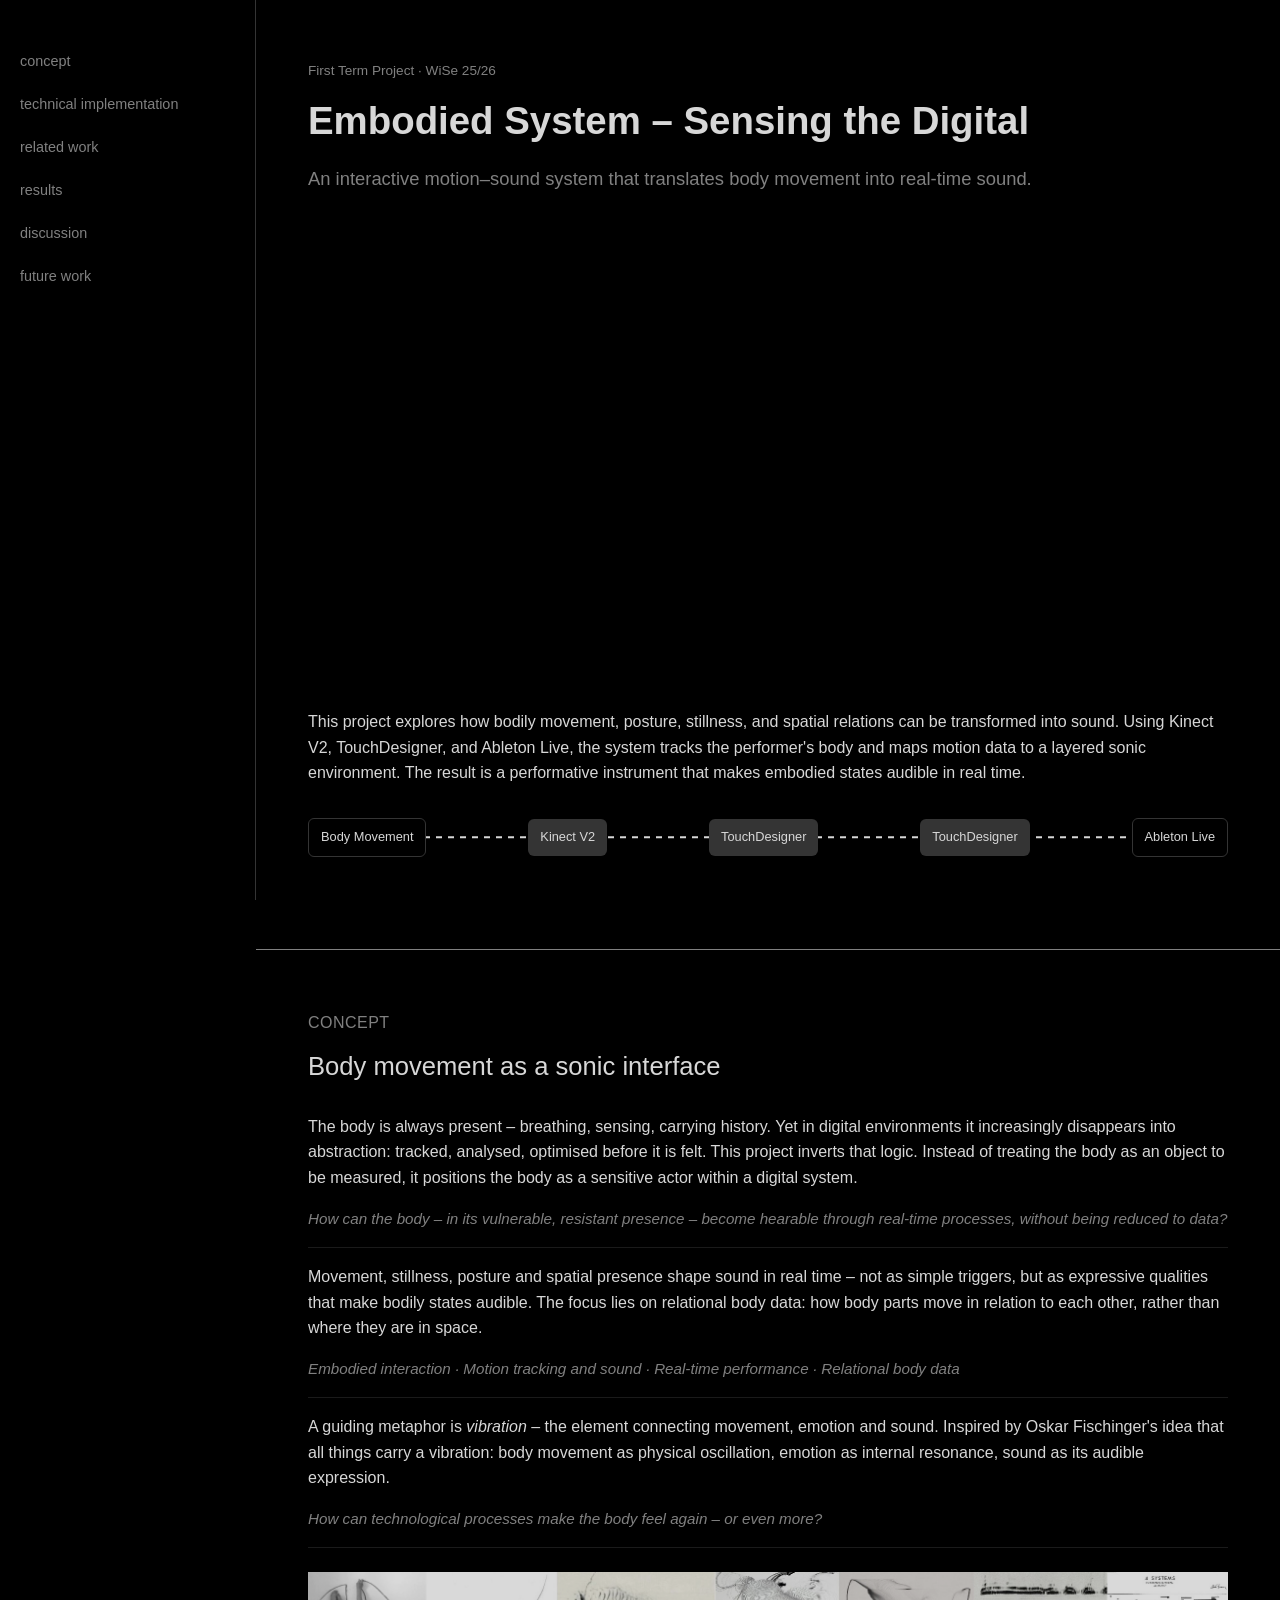
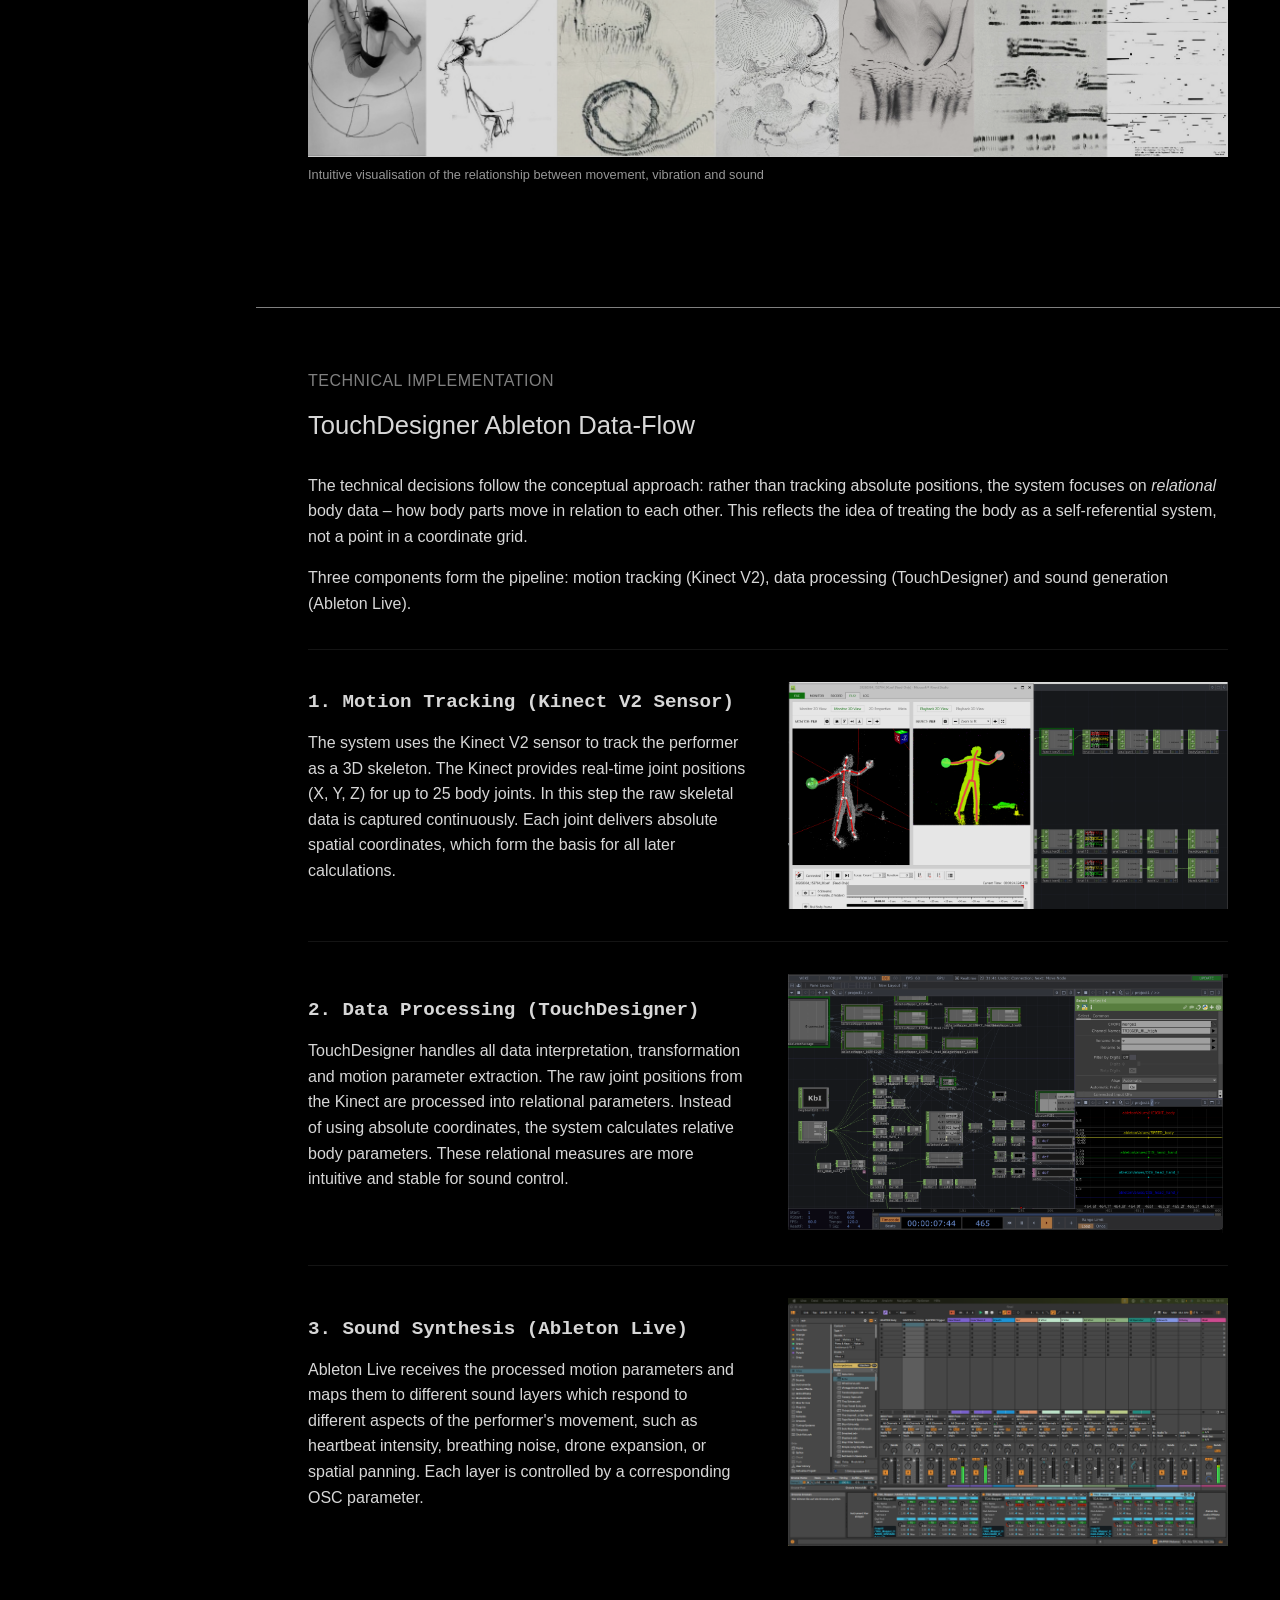
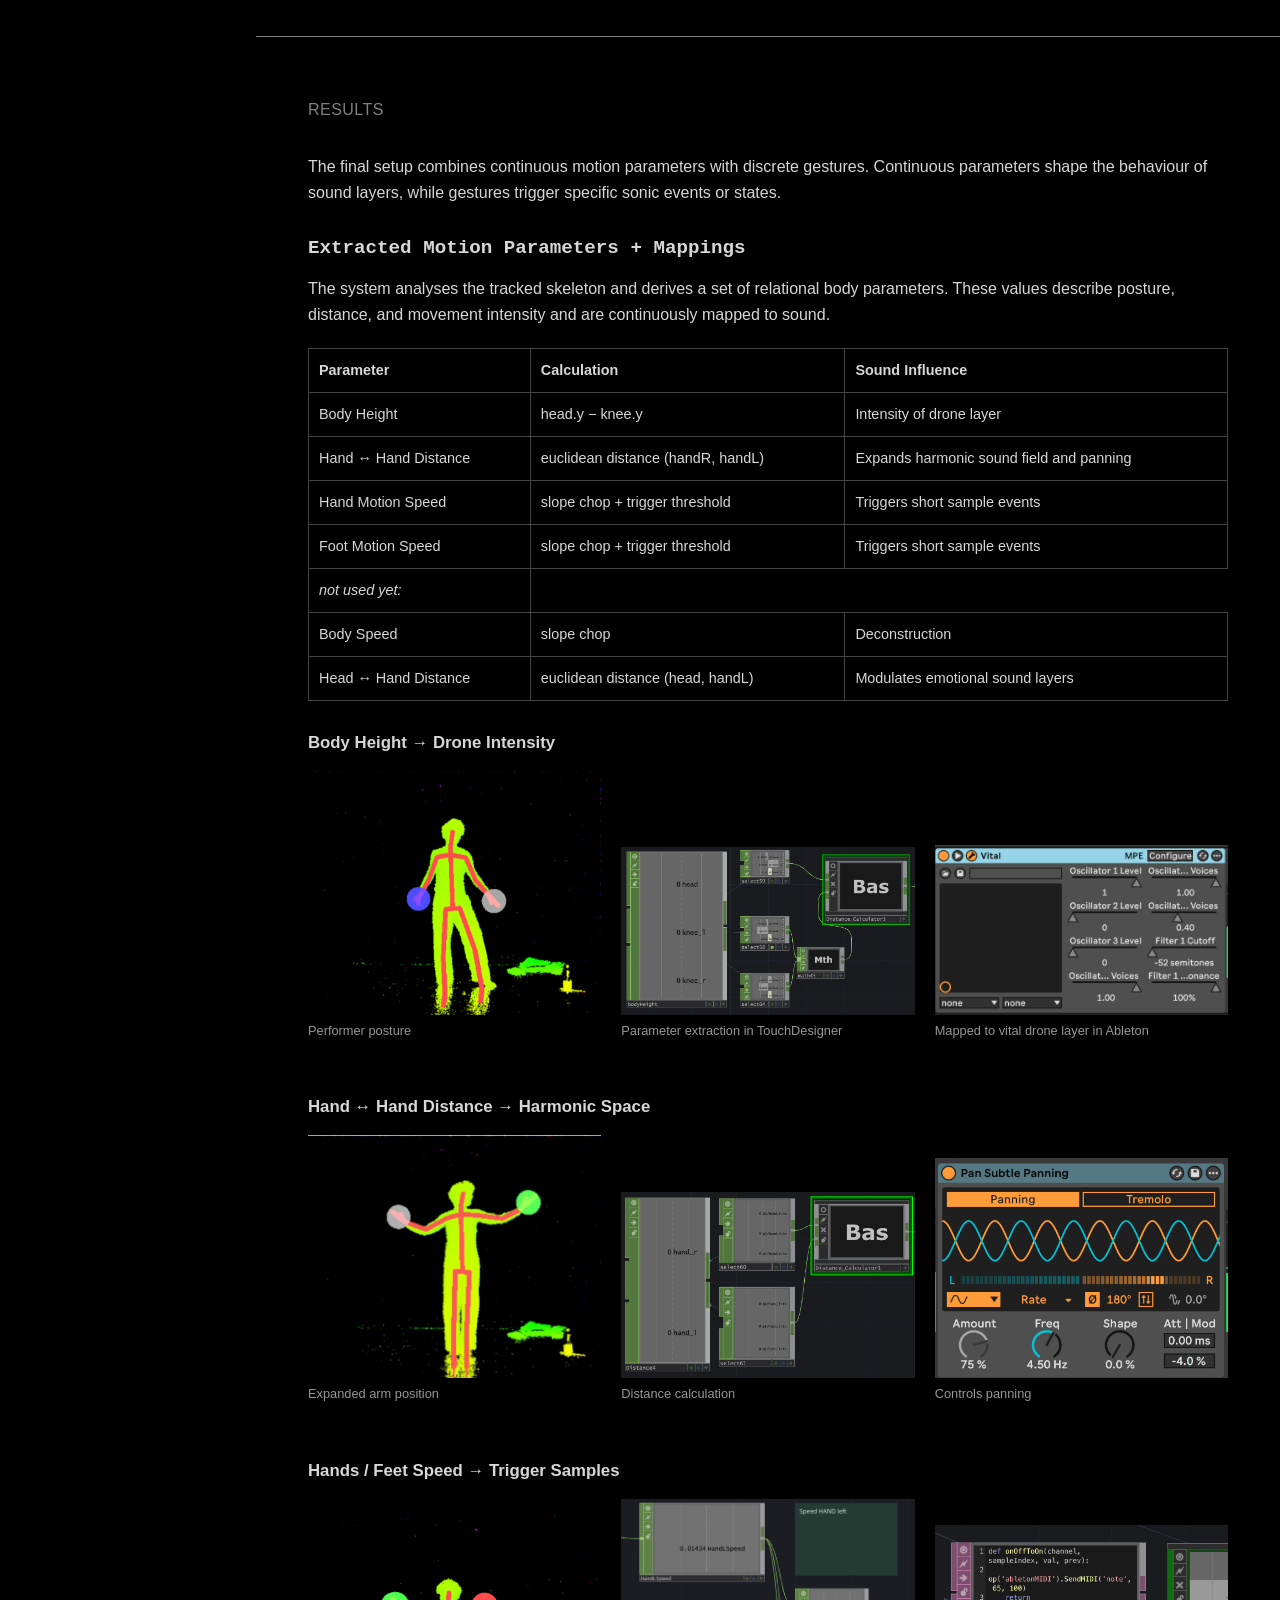
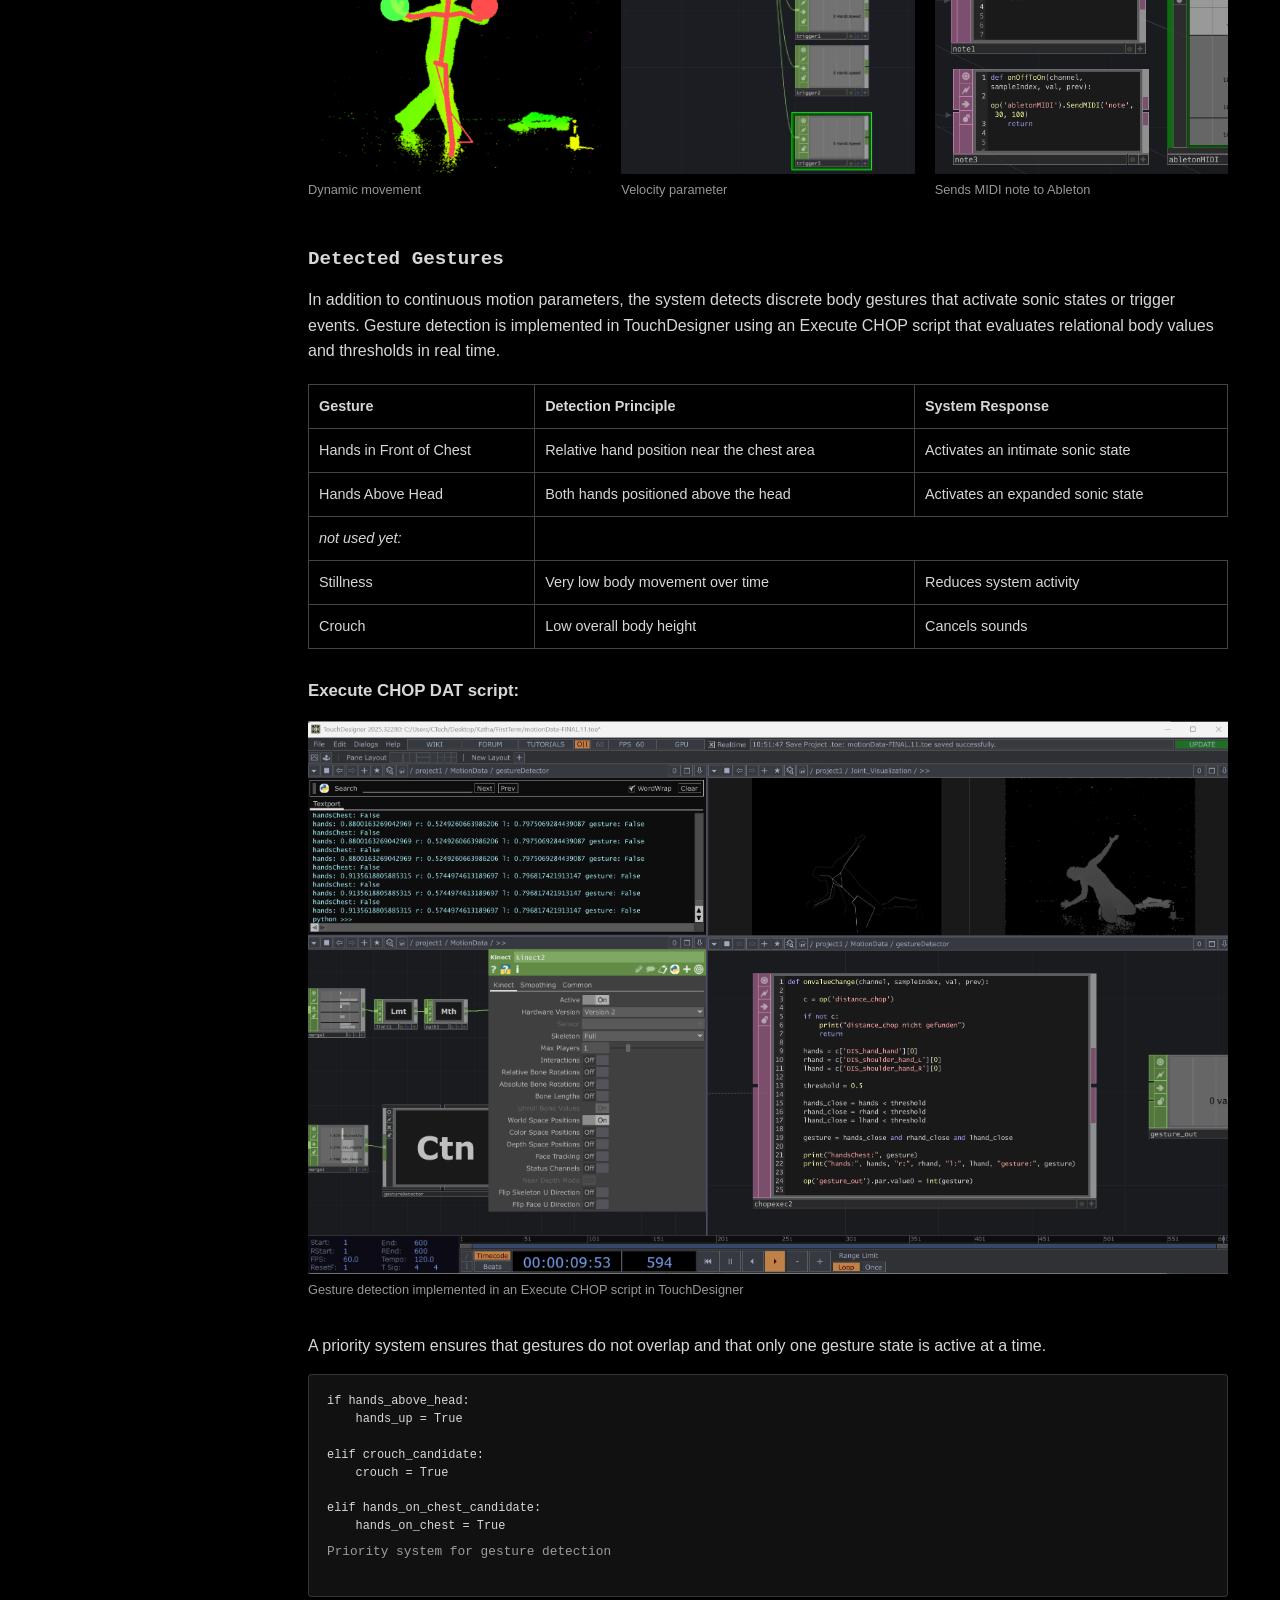
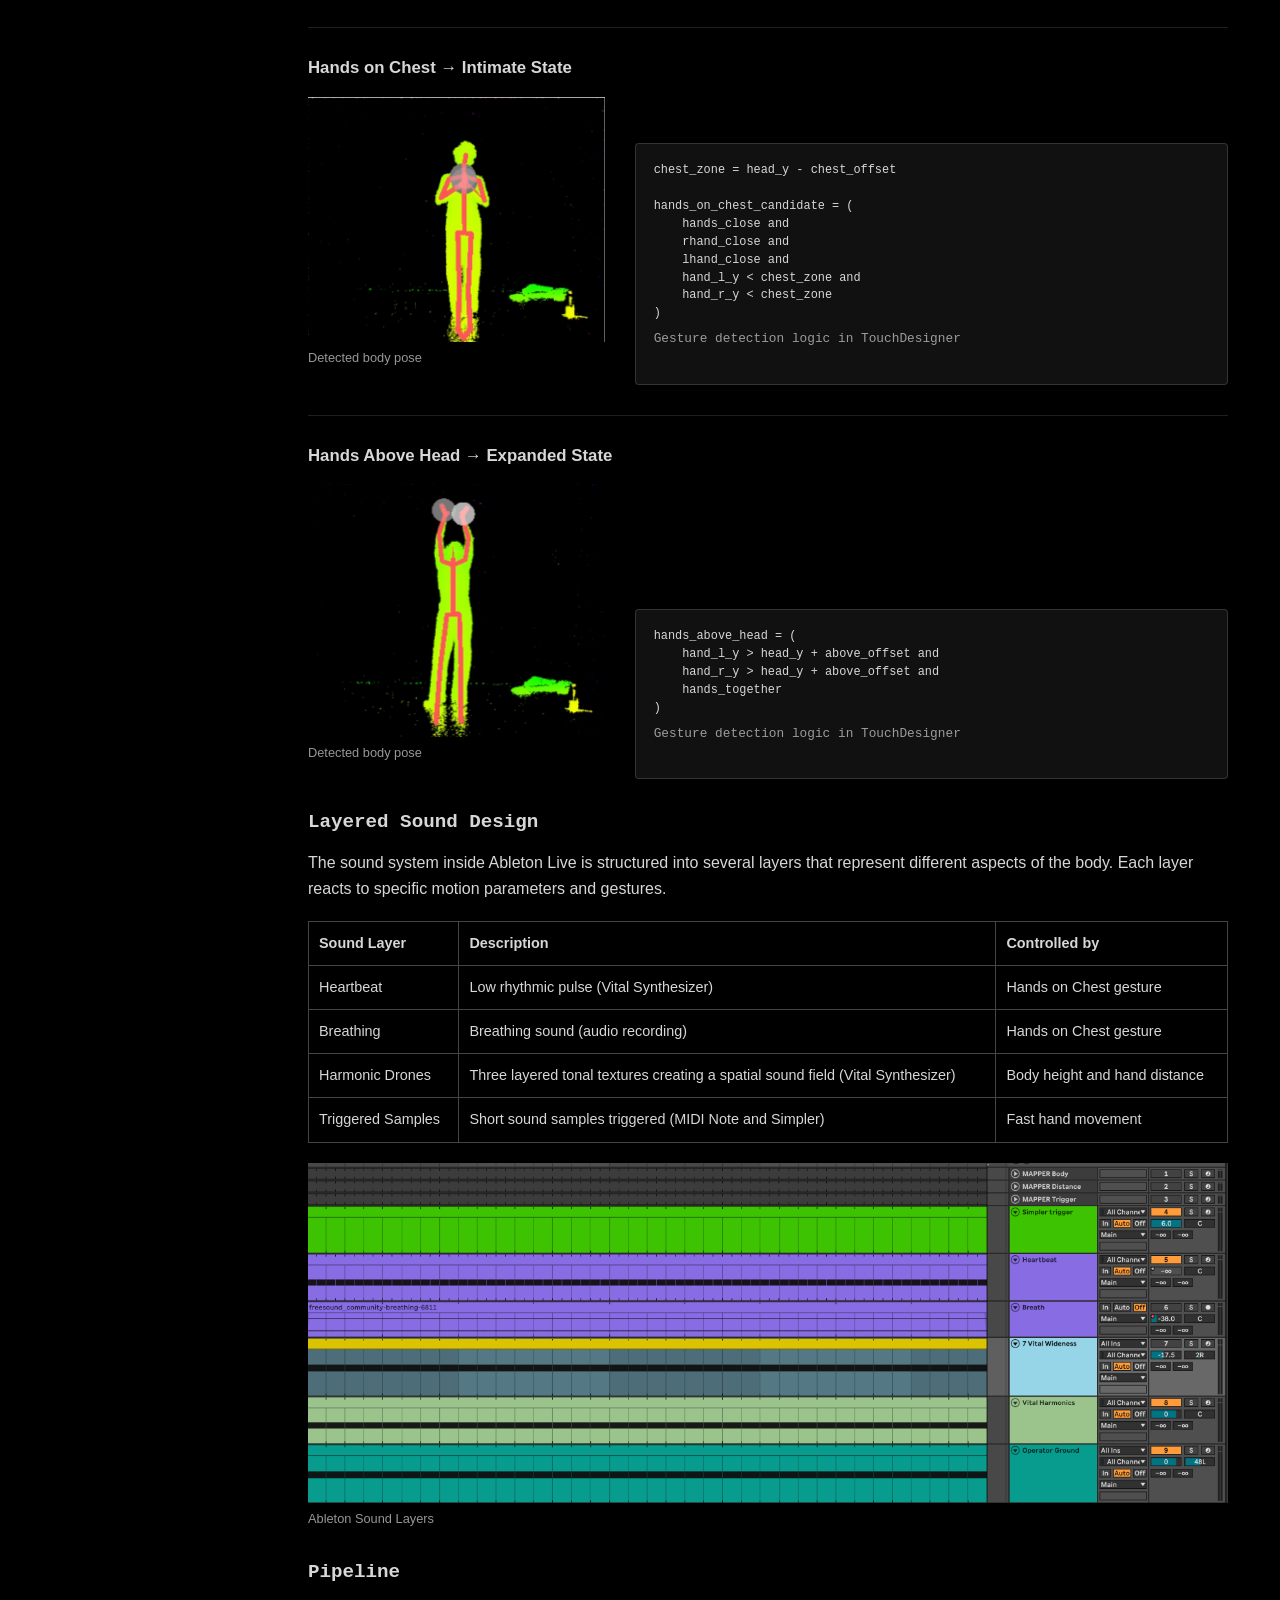
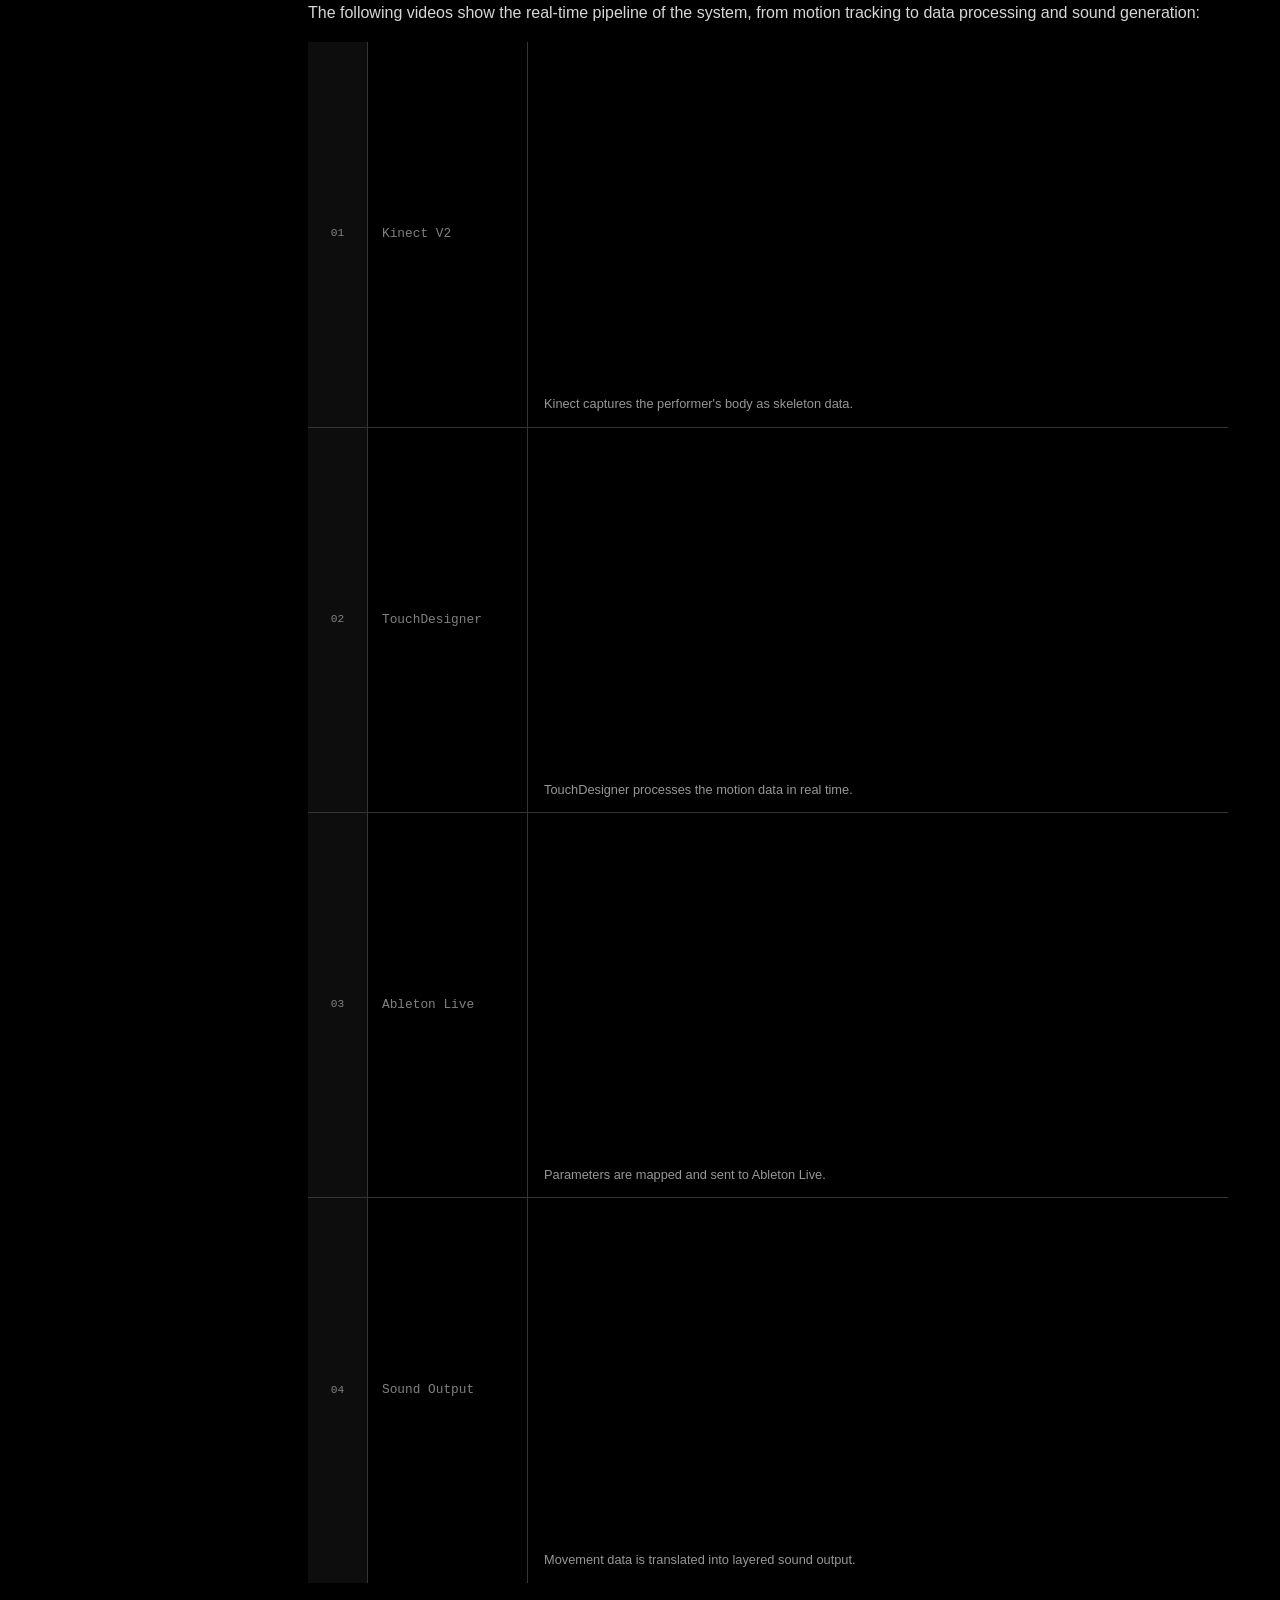
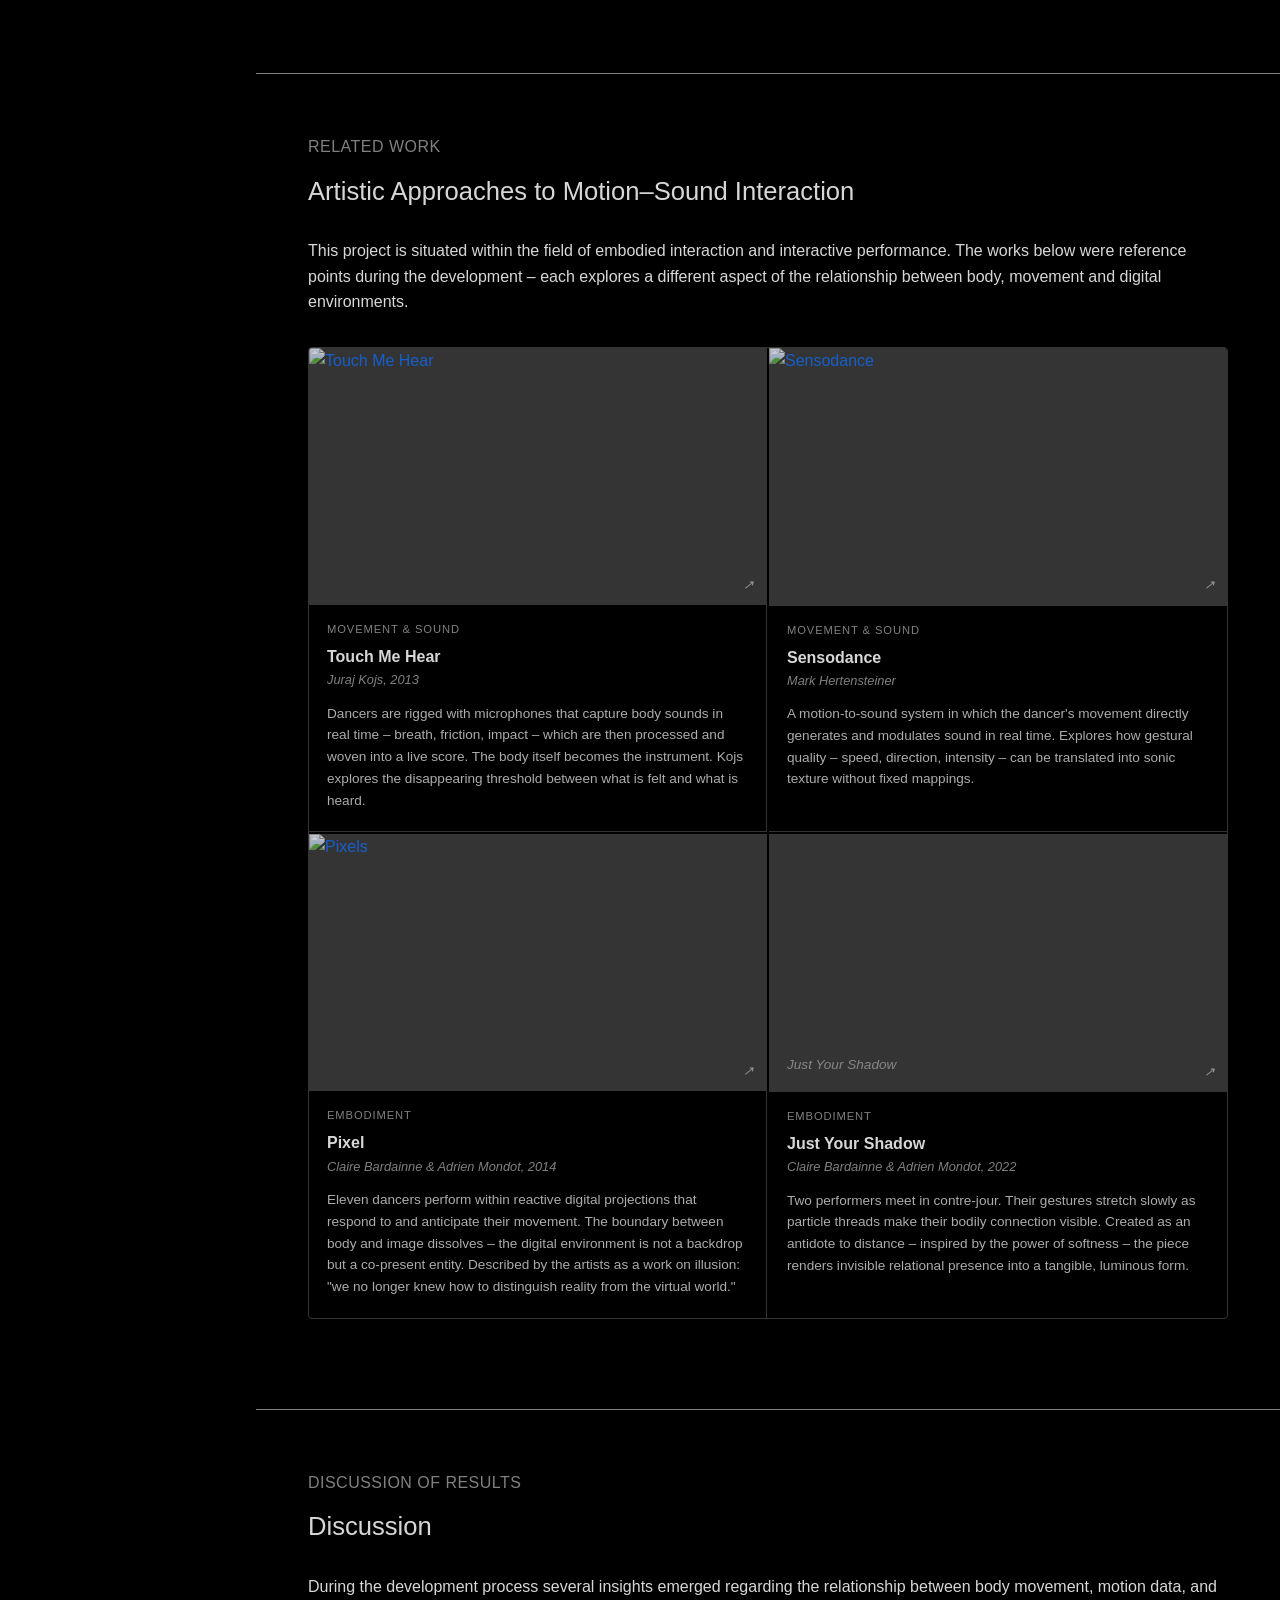
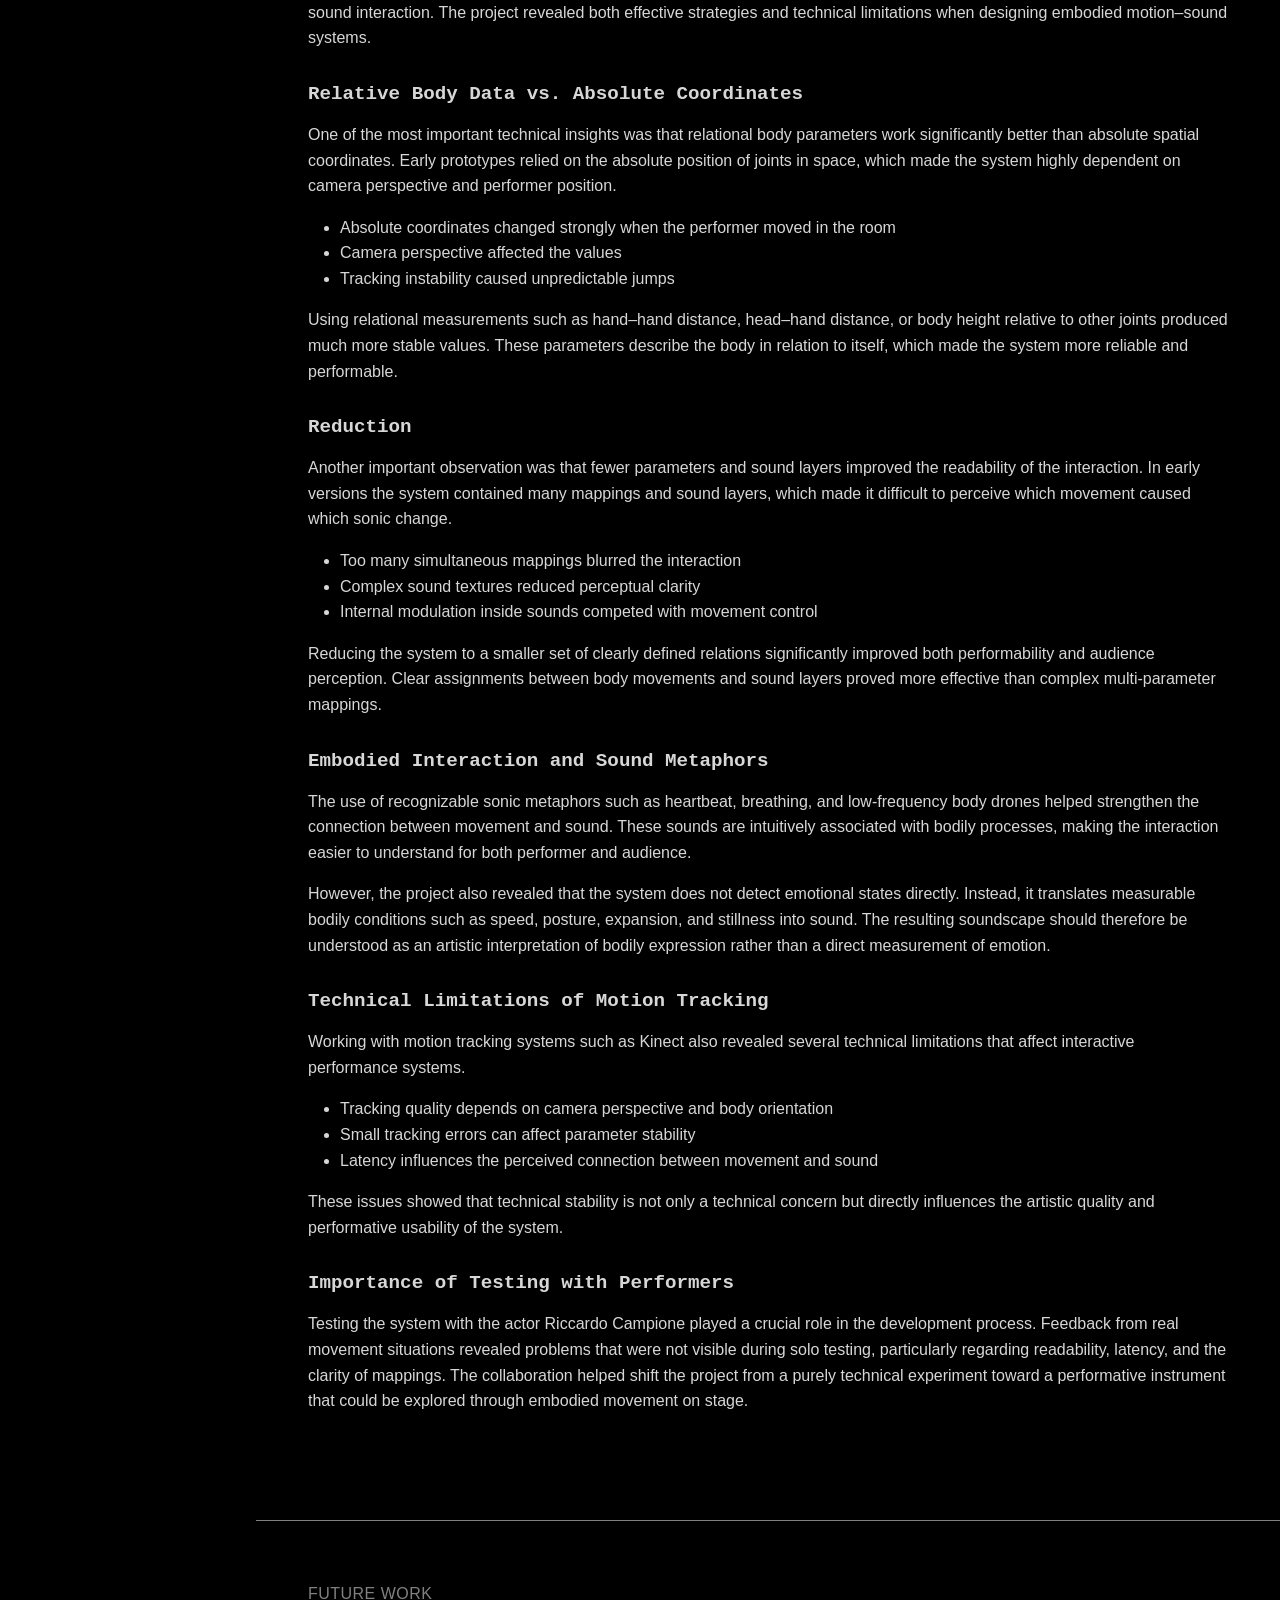
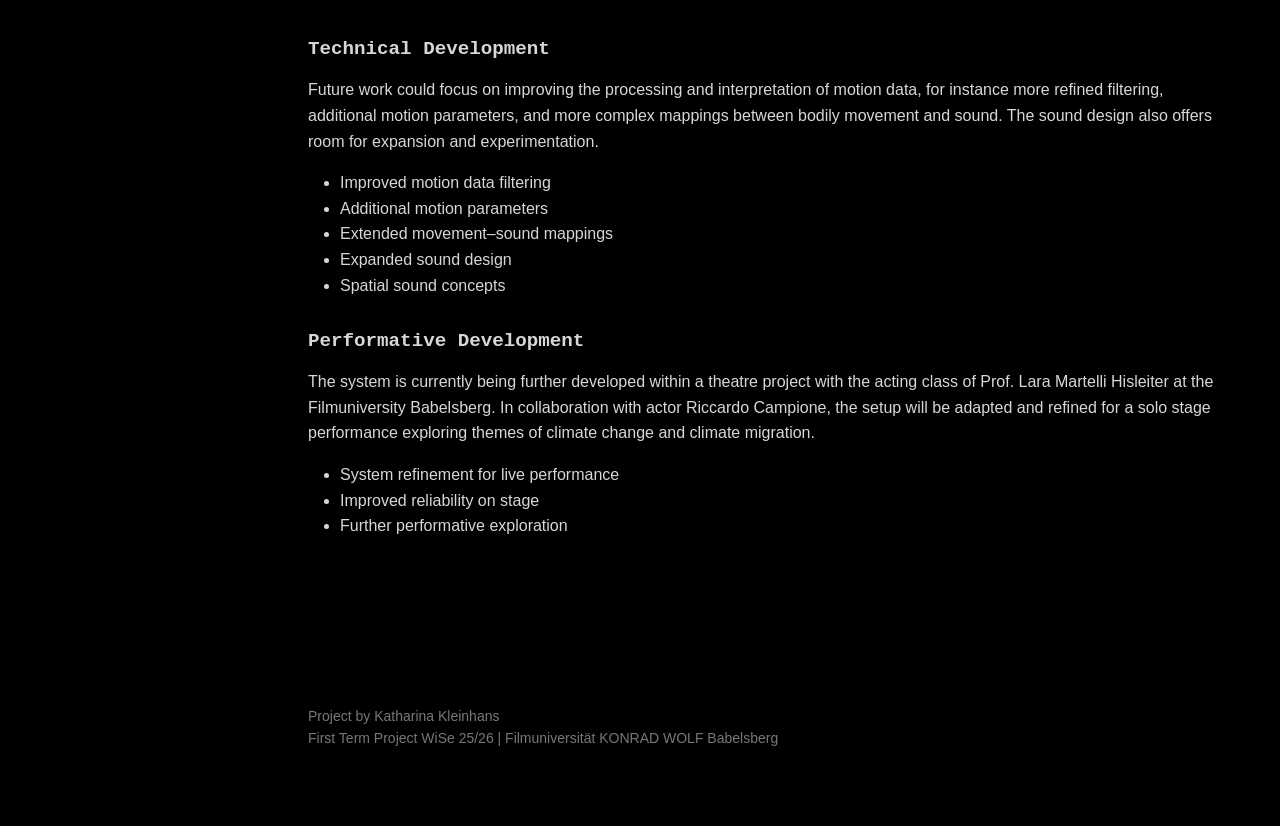
==== commit 57818a78: "correction" ====
--- a/index.html
+++ b/index.html
@@ -29,8 +29,8 @@
 
 
       <div class="hero-video">
-        <video autoplay loop playsinline muted>
-          <source src="video/hero_placeholder.mp4" type="video/mp4">
+        <video autoplay loop playsinline>
+          <source src="video/embodiedSystems_hero.mp4" type="video/mp4">
         </video>
       </div>
 
@@ -53,8 +53,8 @@
           <div class="node outline">Body Movement</div>
           <div class="node pointer"><a href="#step1">Kinect V2</a></div>
           <div class="node pointer"><a href="#step2">TouchDesigner</a></div>
-          <div class="node pointer"><a href="#step3">Ableton Live</a></div>
-          <div class="node outline">Sound Output</div>
+          <div class="node pointer"><a href="#step3">TouchDesigner</a></div>
+          <div class="node outline">Ableton Live</div>
         </div>
       </div>
     </div>
--- a/style.css
+++ b/style.css
@@ -3,7 +3,7 @@
   --darkgrey: #343434;
   --grey: #808080;
   --white: #d7d7d7;
-  --sidebar-width: 200px;
+  --sidebar-width: 20%;
 }
 
 *, *::before, *::after {
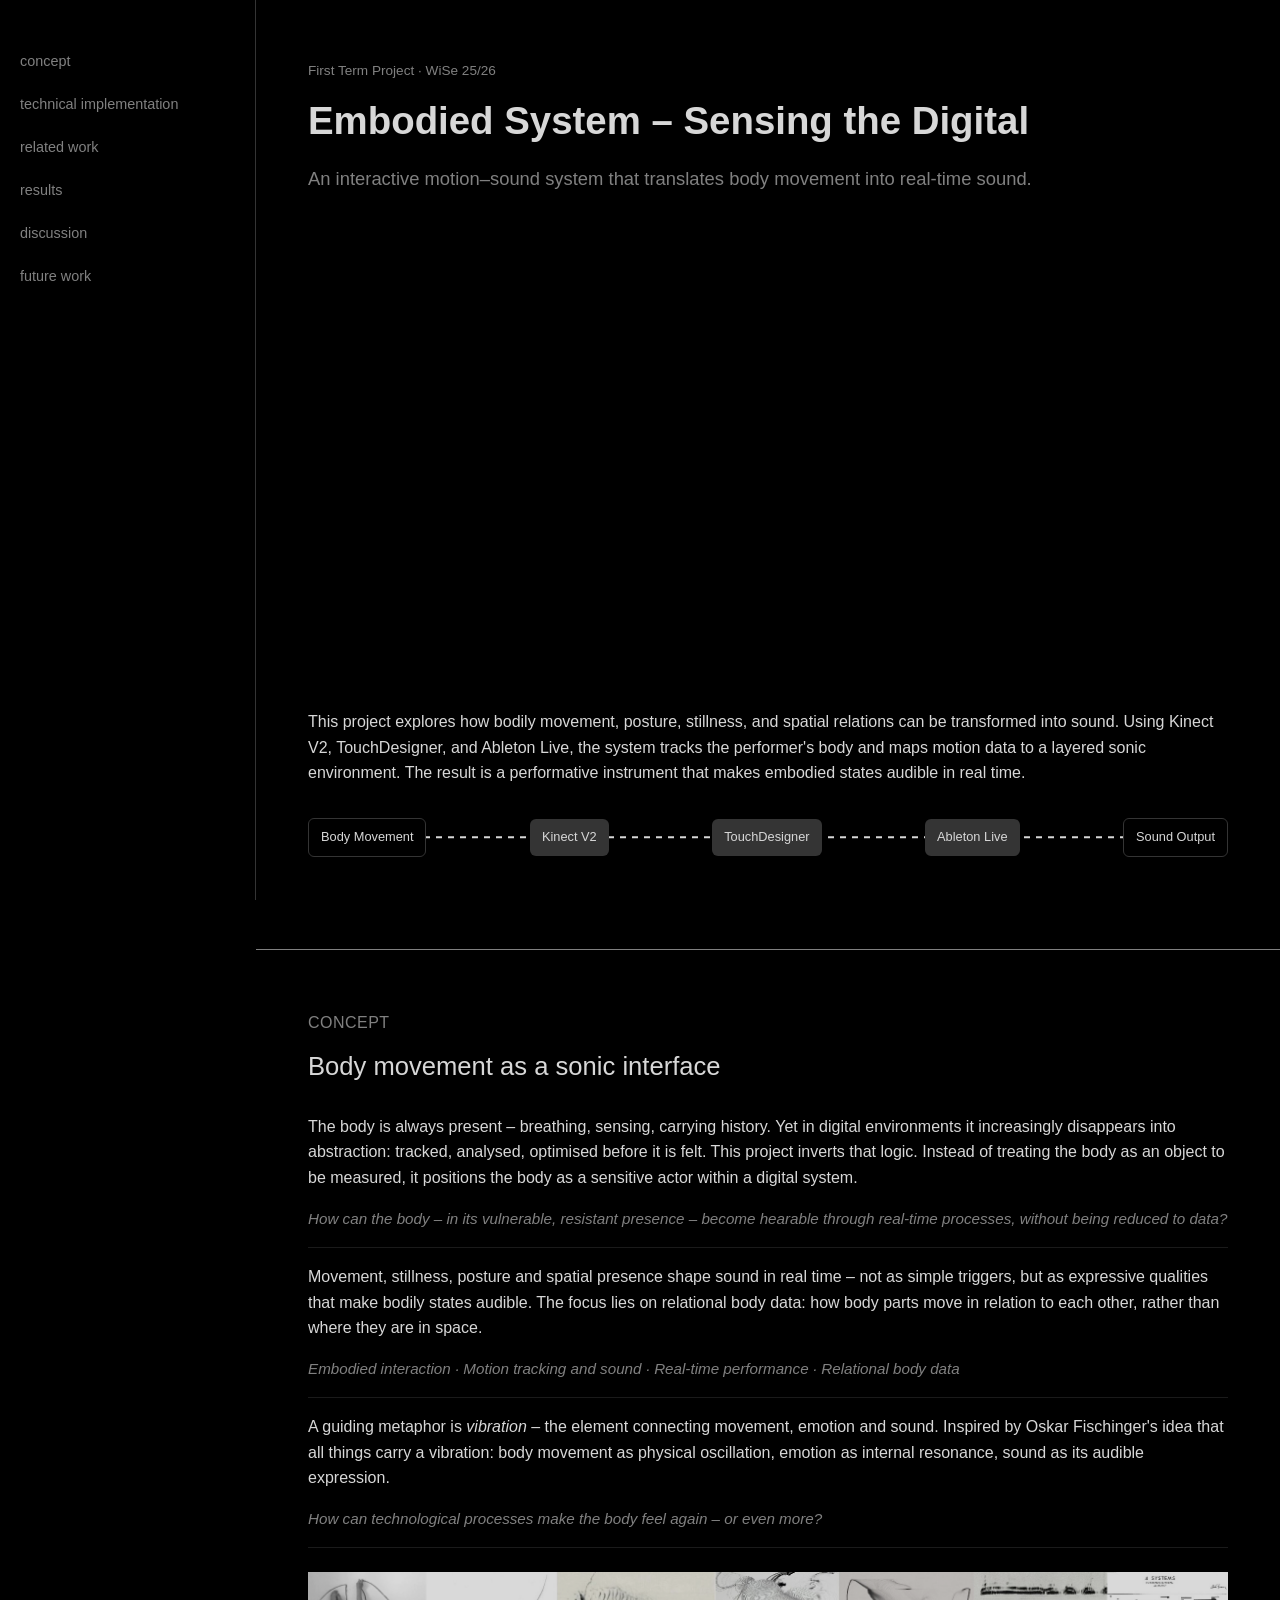
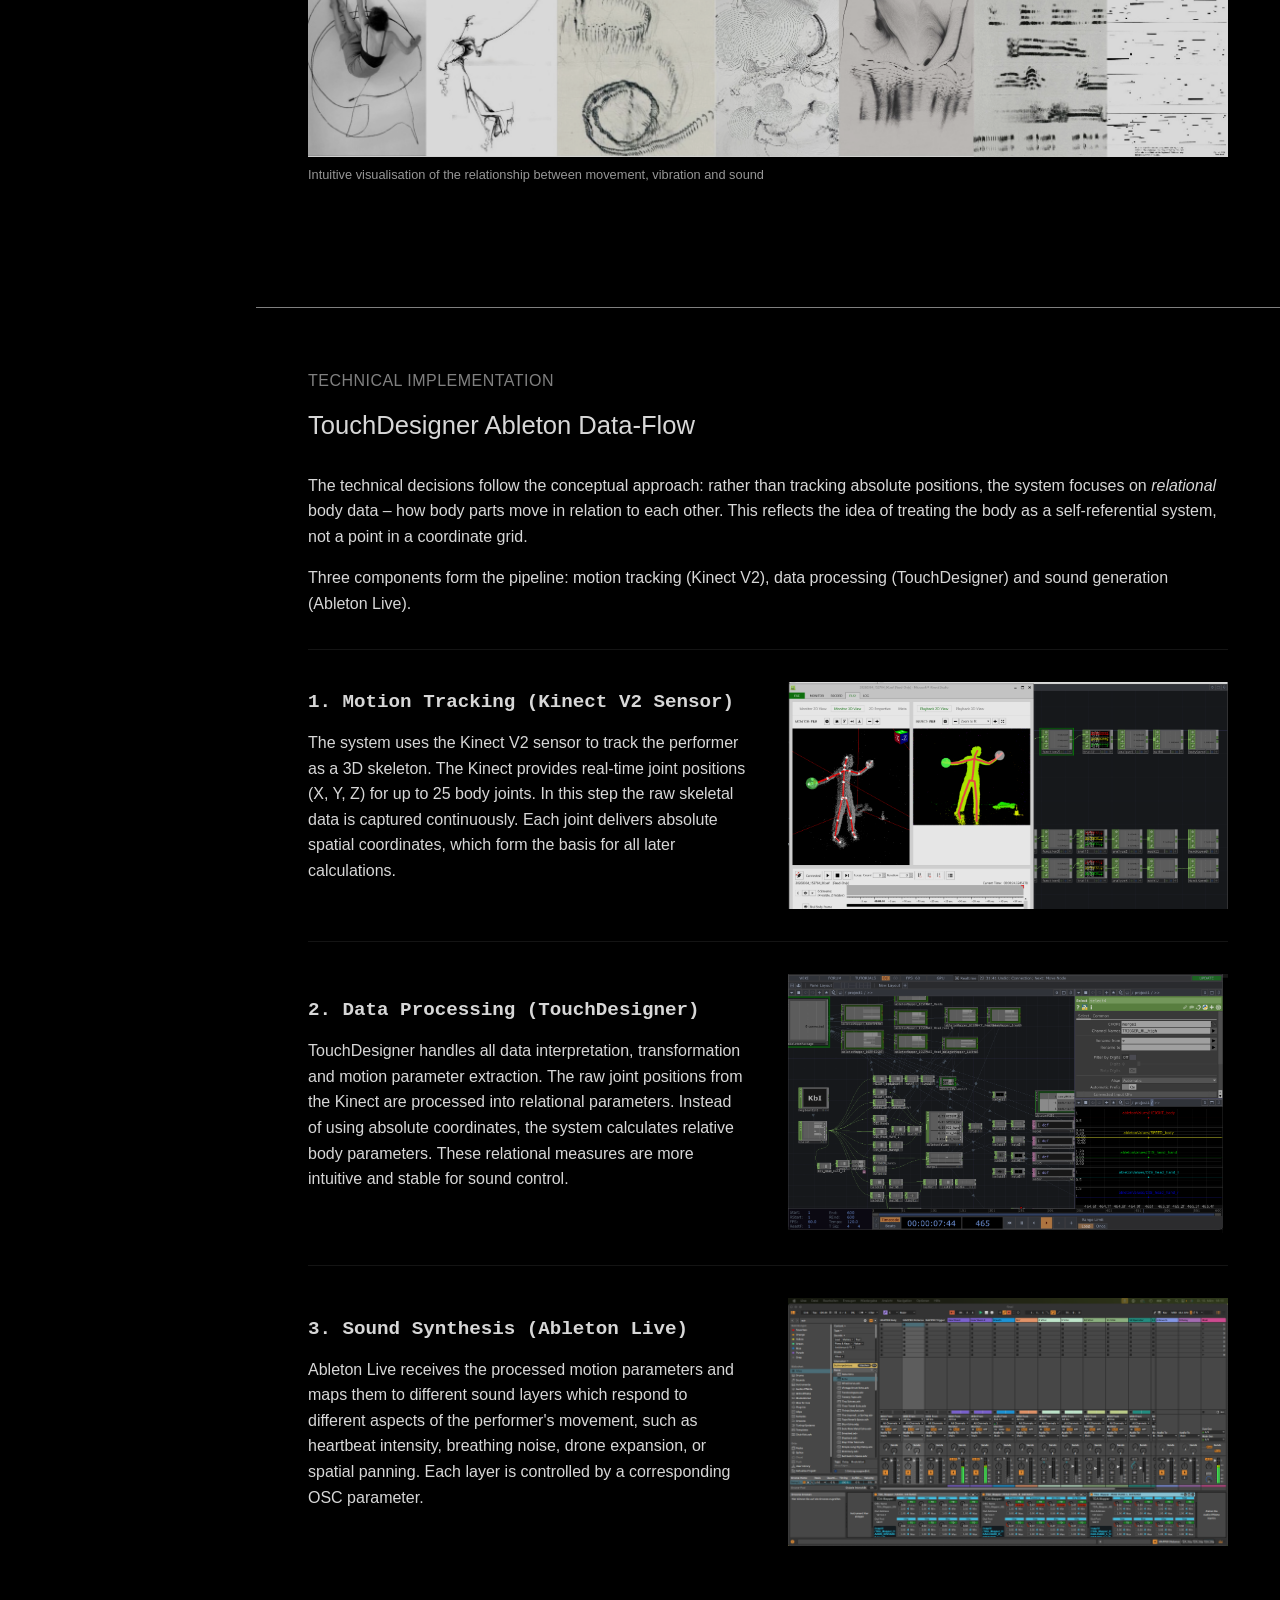
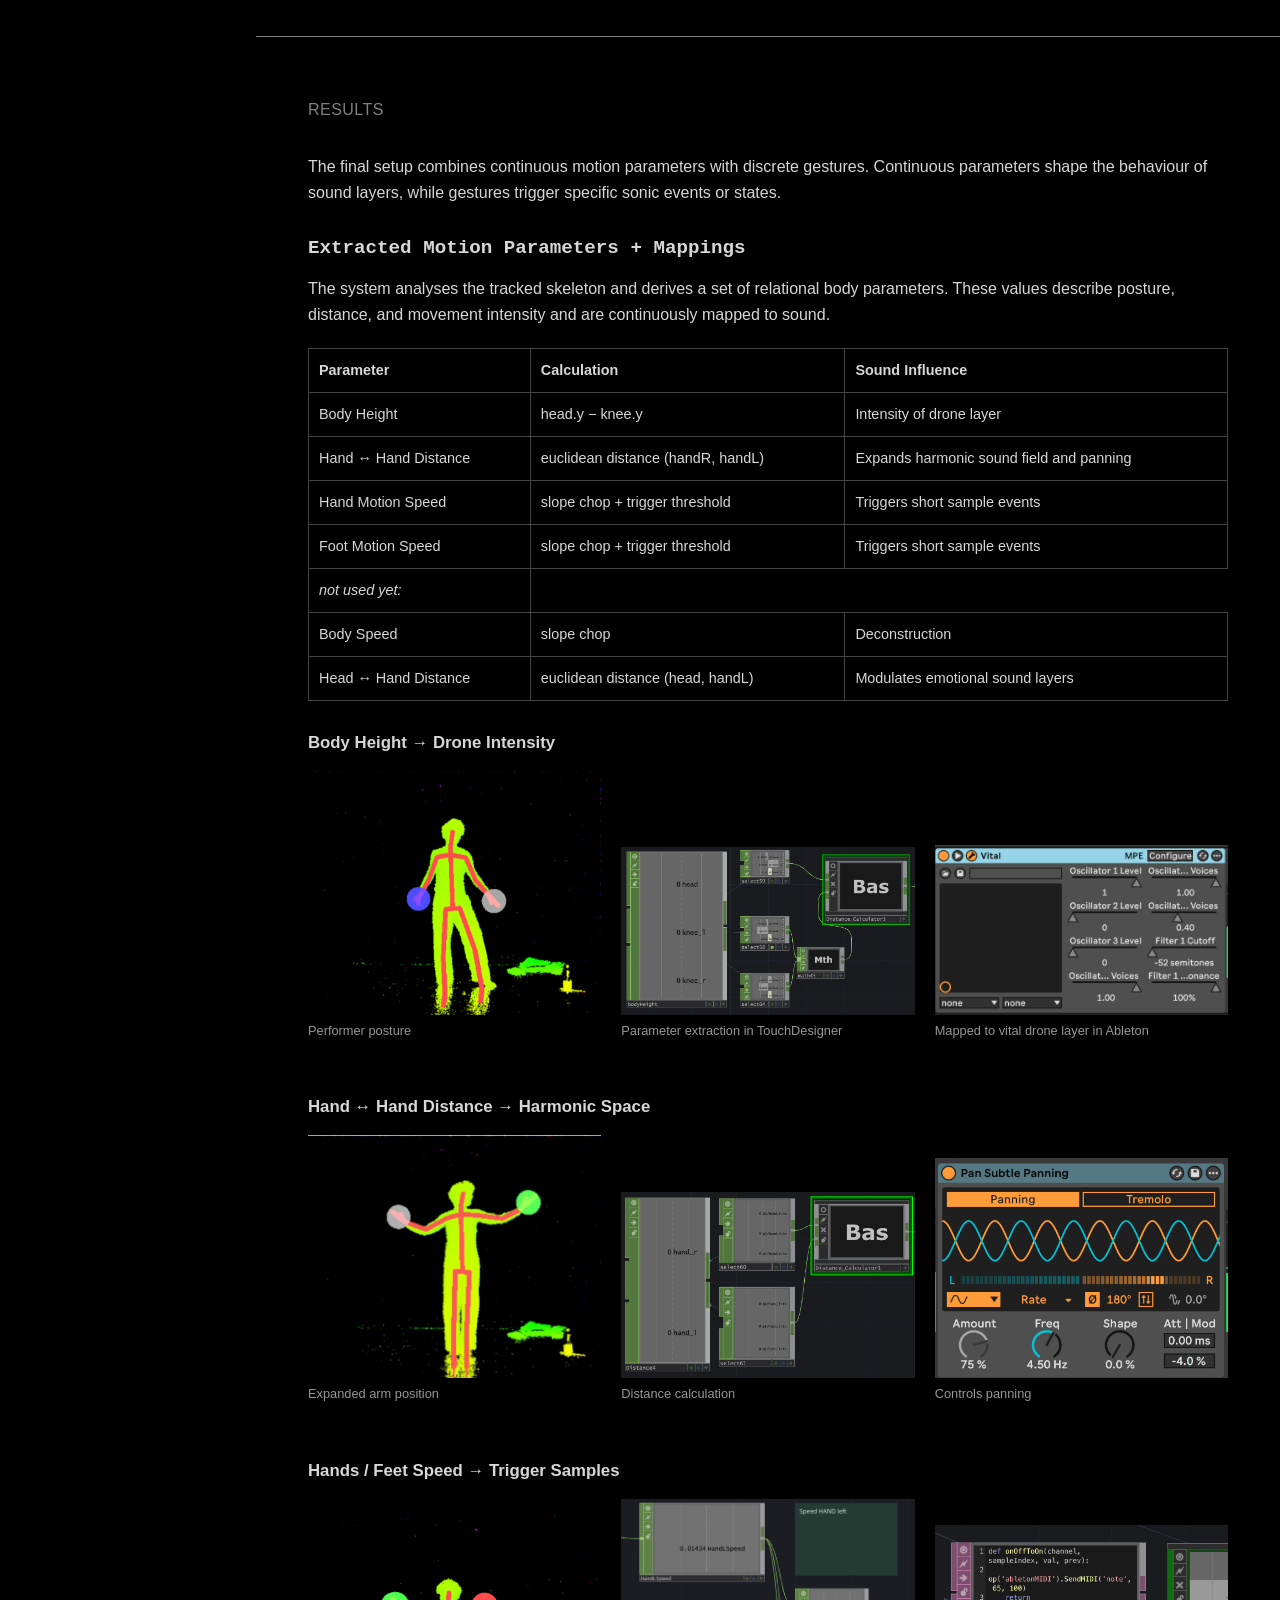
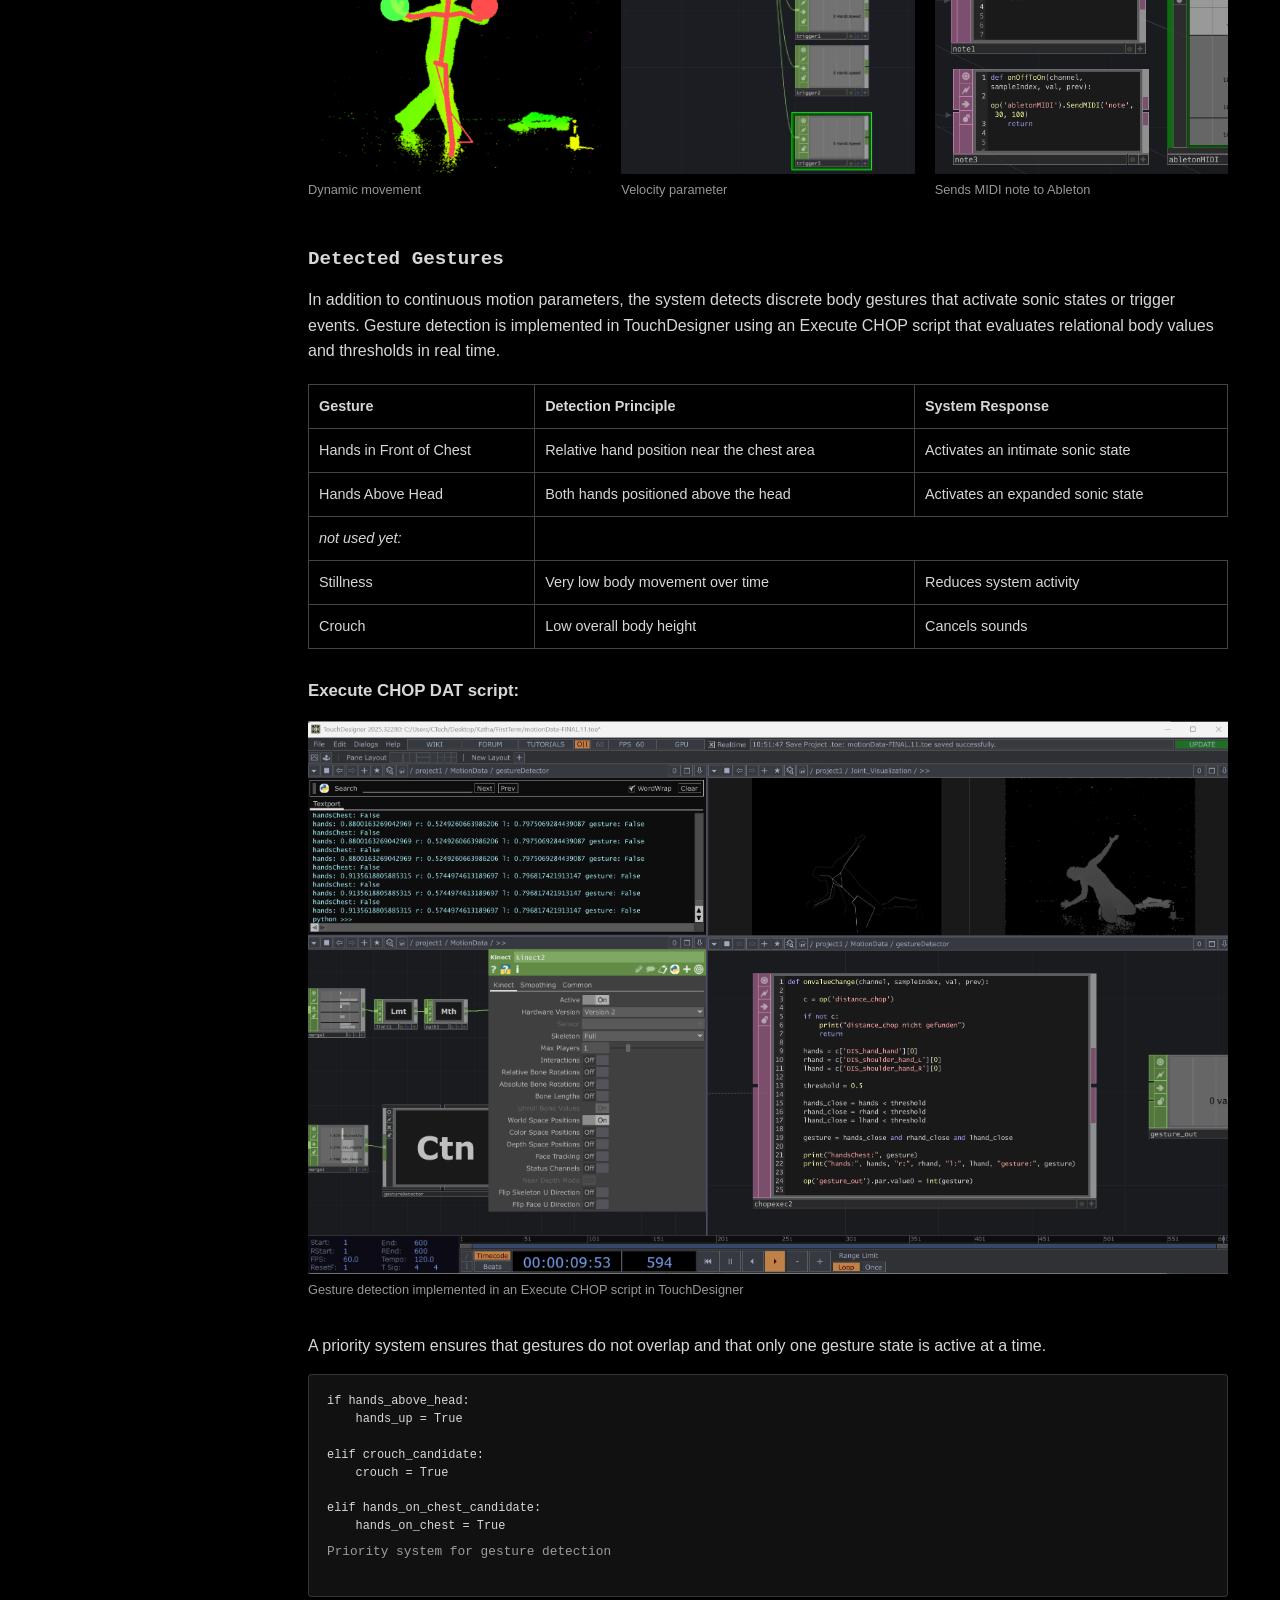
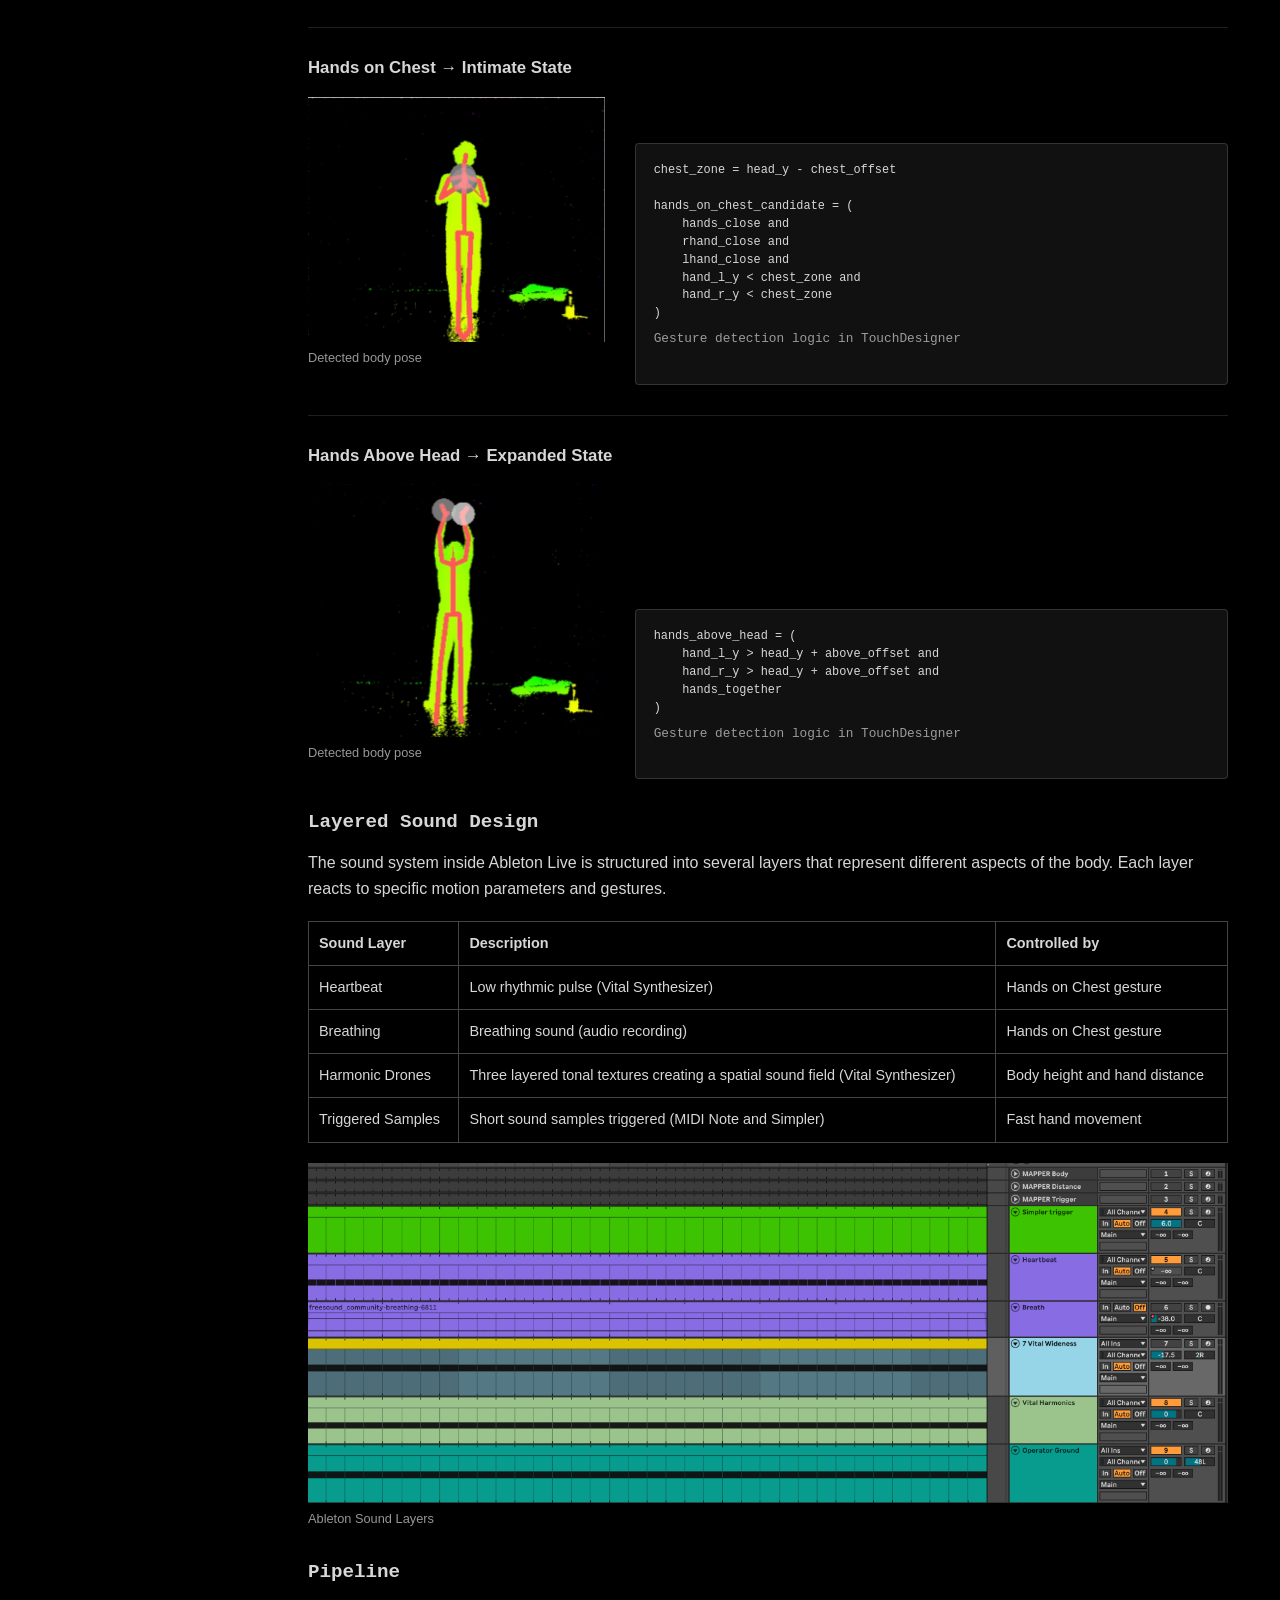
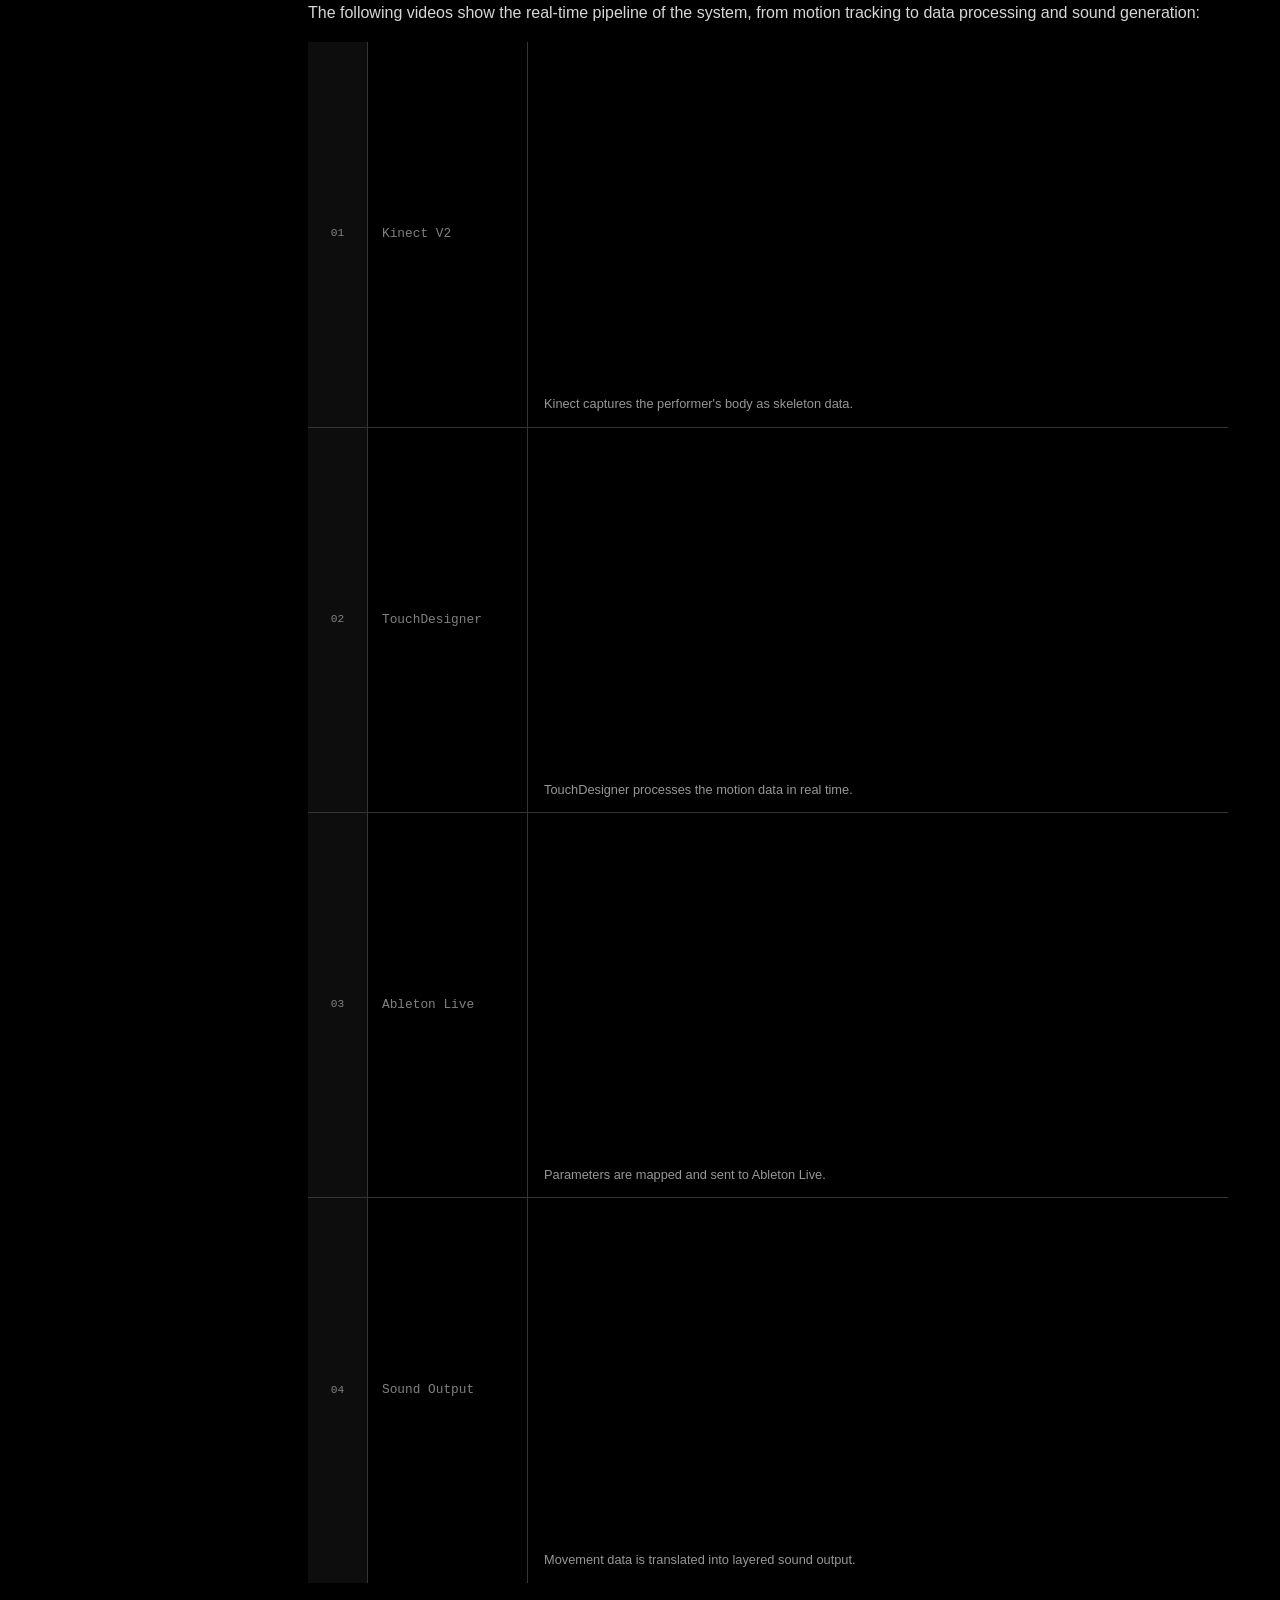
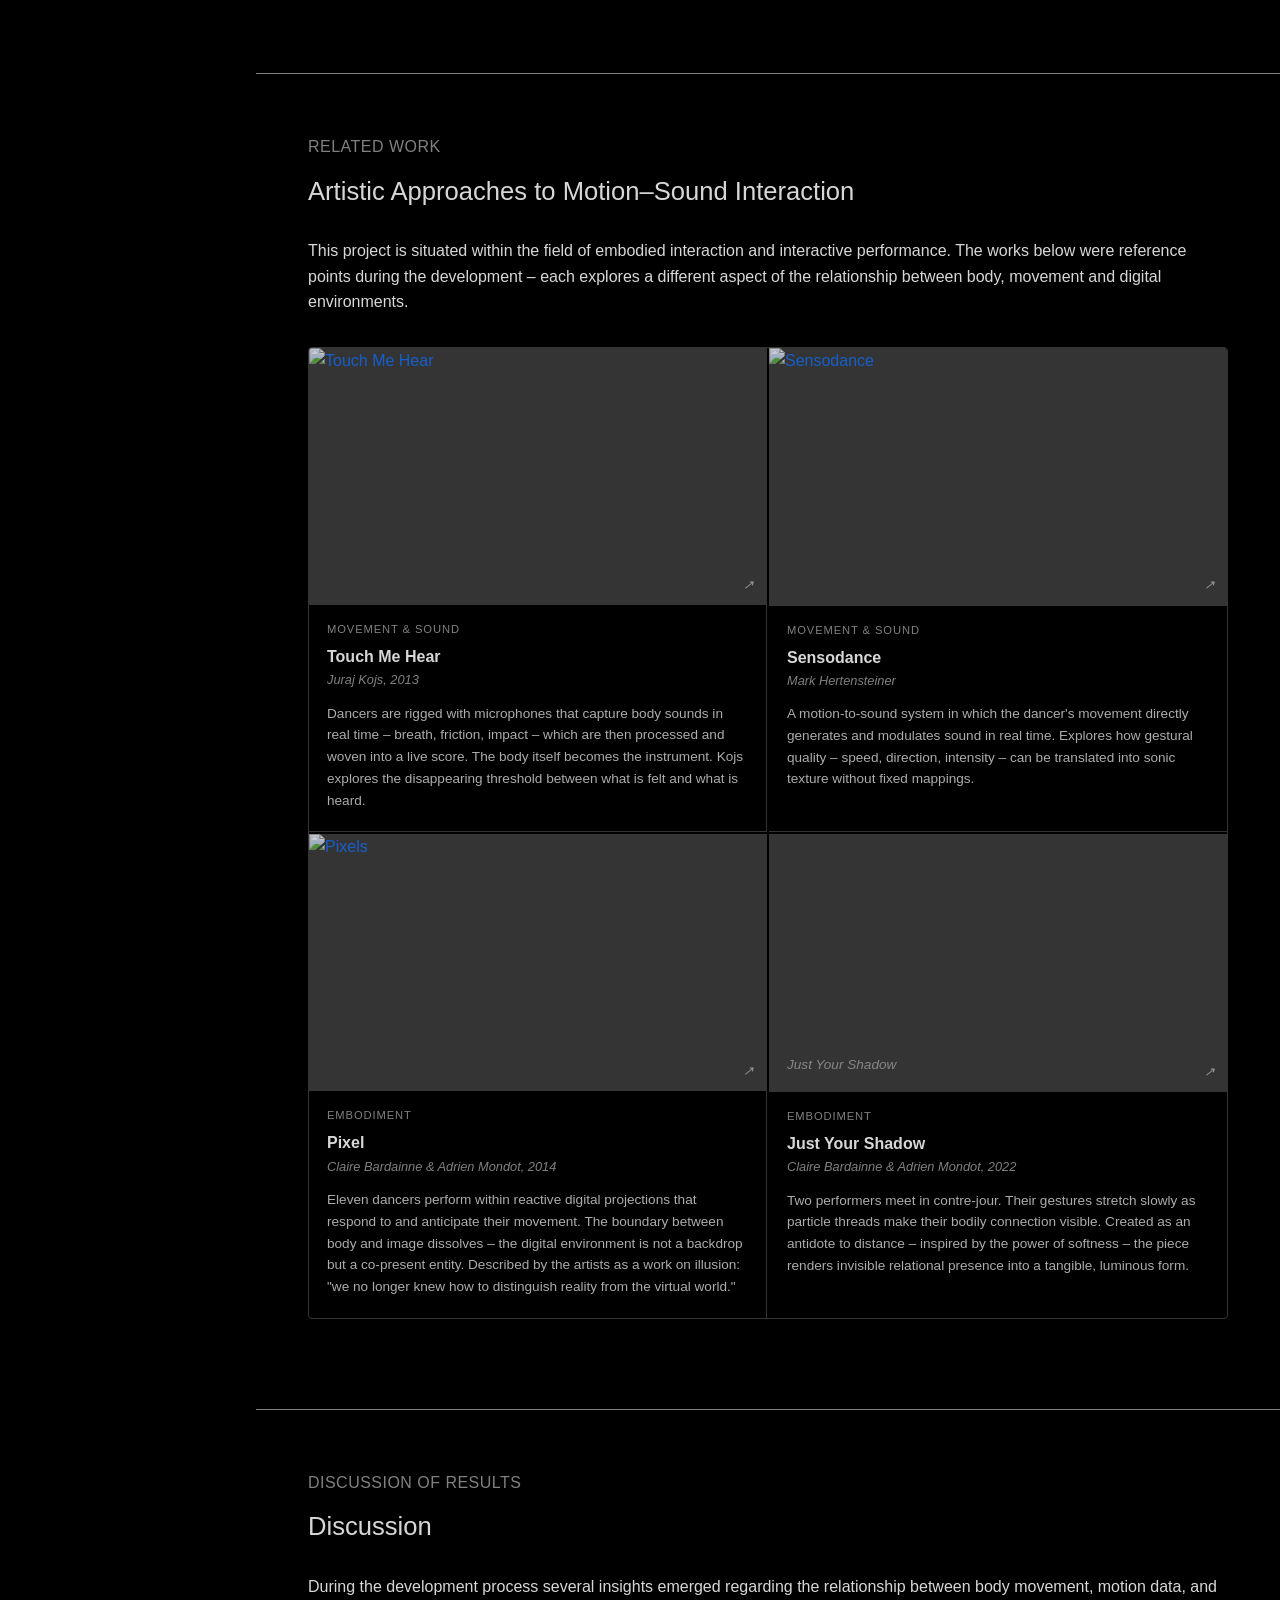
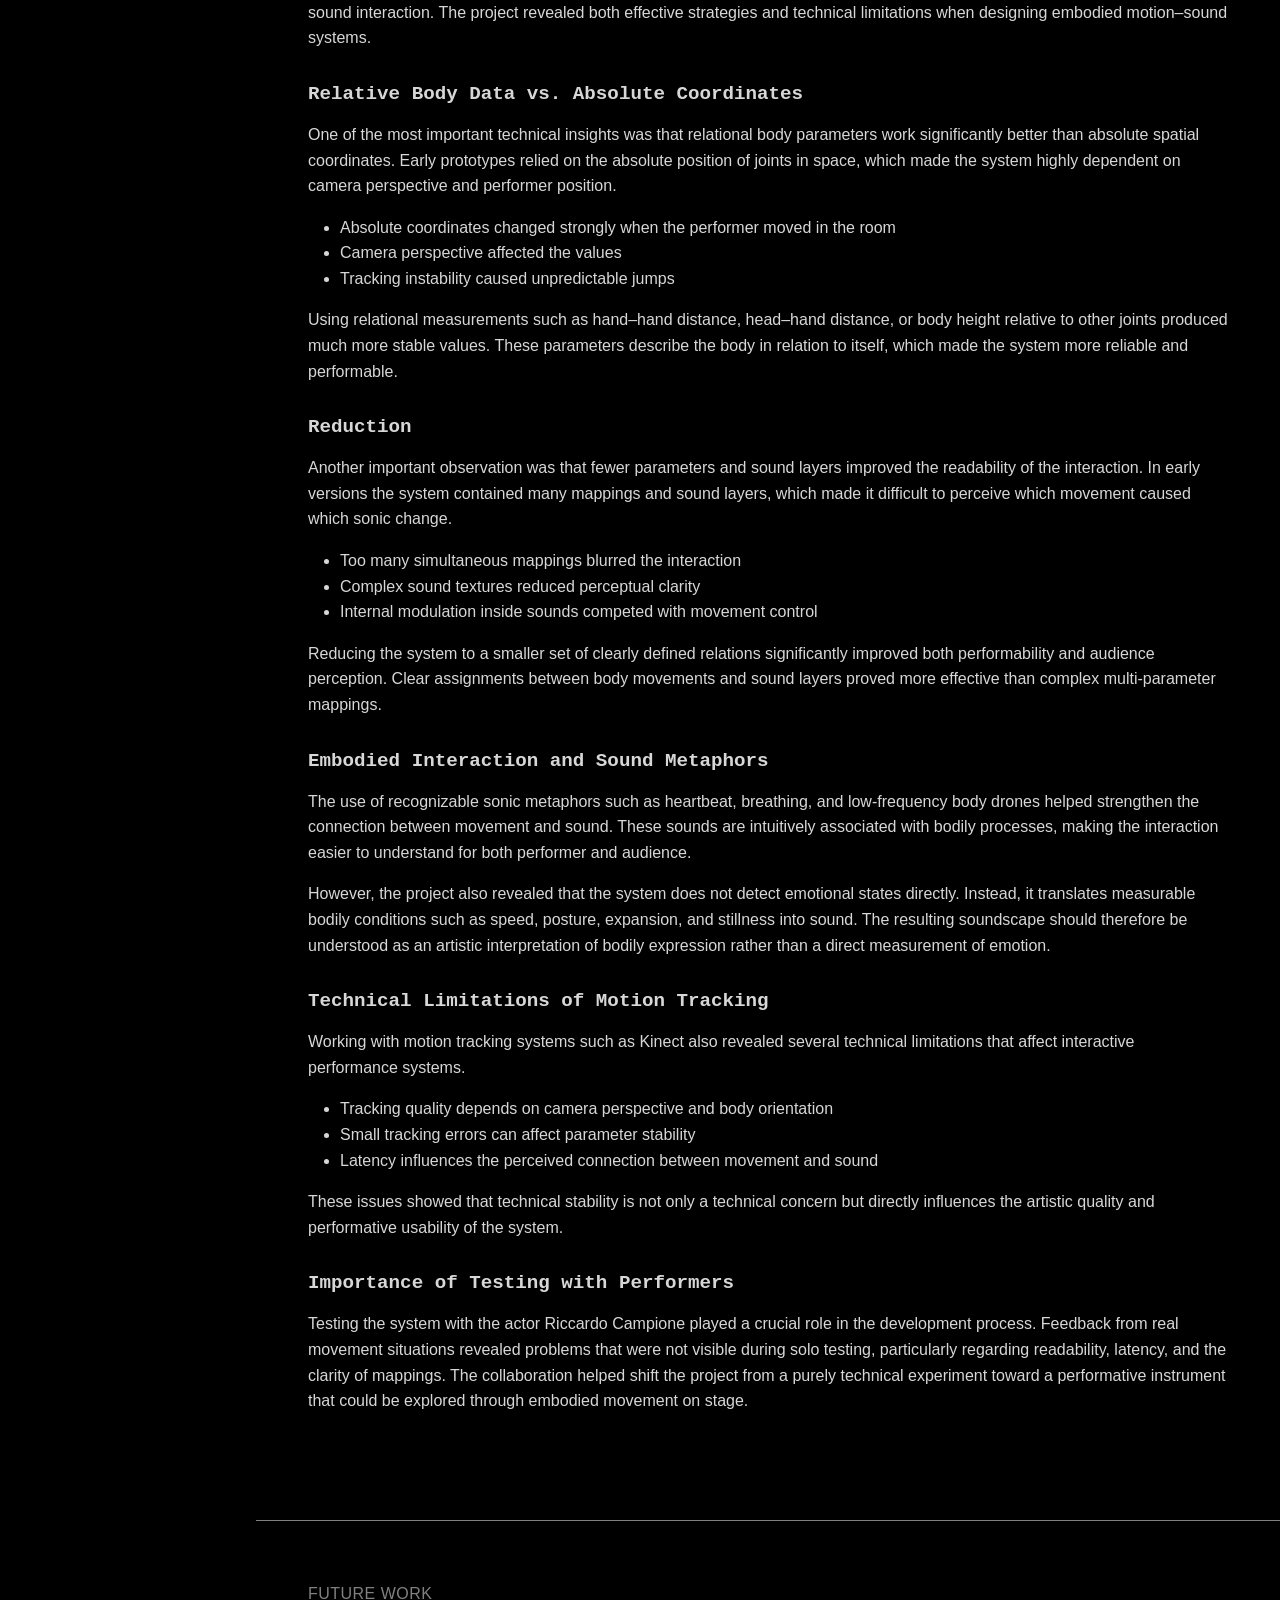
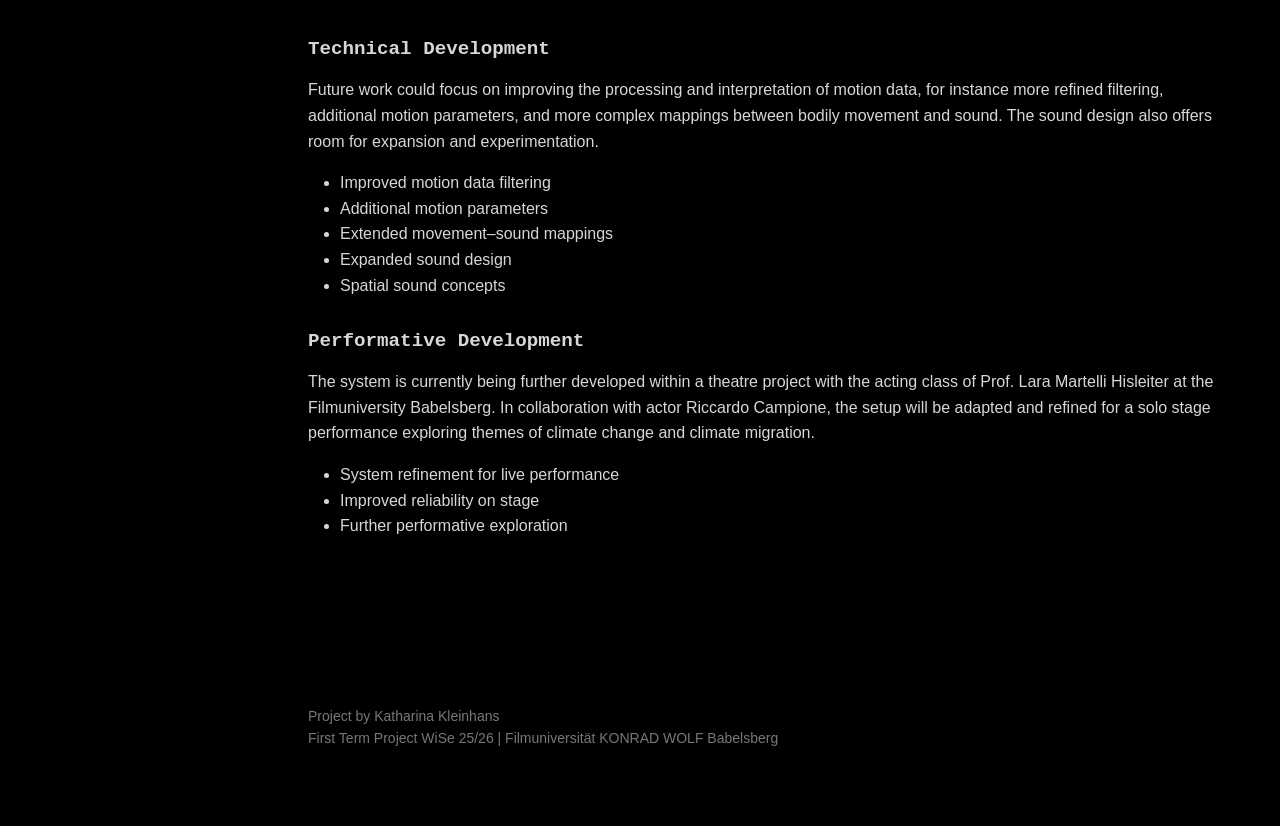
==== commit bb44920a: "diagram correction" ====
--- a/index.html
+++ b/index.html
@@ -53,8 +53,8 @@
           <div class="node outline">Body Movement</div>
           <div class="node pointer"><a href="#step1">Kinect V2</a></div>
           <div class="node pointer"><a href="#step2">TouchDesigner</a></div>
-          <div class="node pointer"><a href="#step3">TouchDesigner</a></div>
-          <div class="node outline">Ableton Live</div>
+          <div class="node pointer"><a href="#step3">Ableton Live</a></div>
+          <div class="node outline">Sound Output</div>
         </div>
       </div>
     </div>
